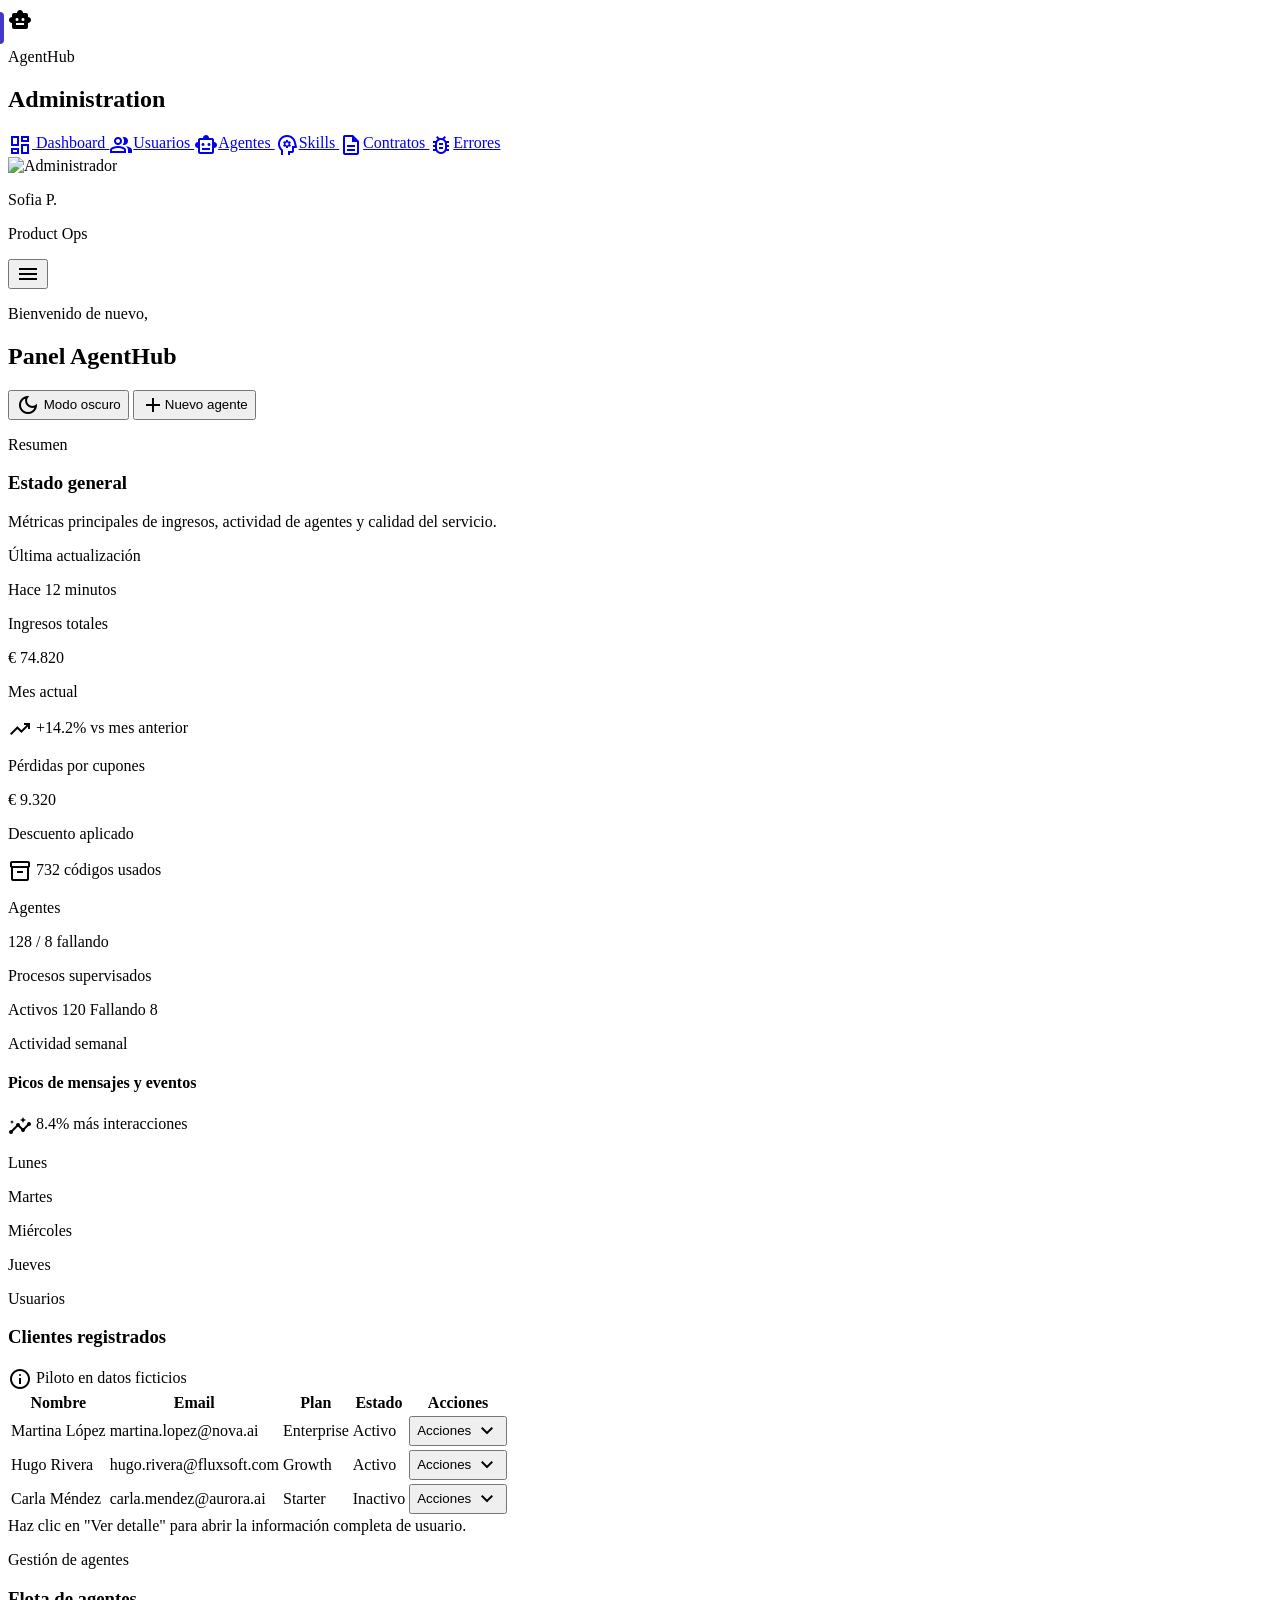
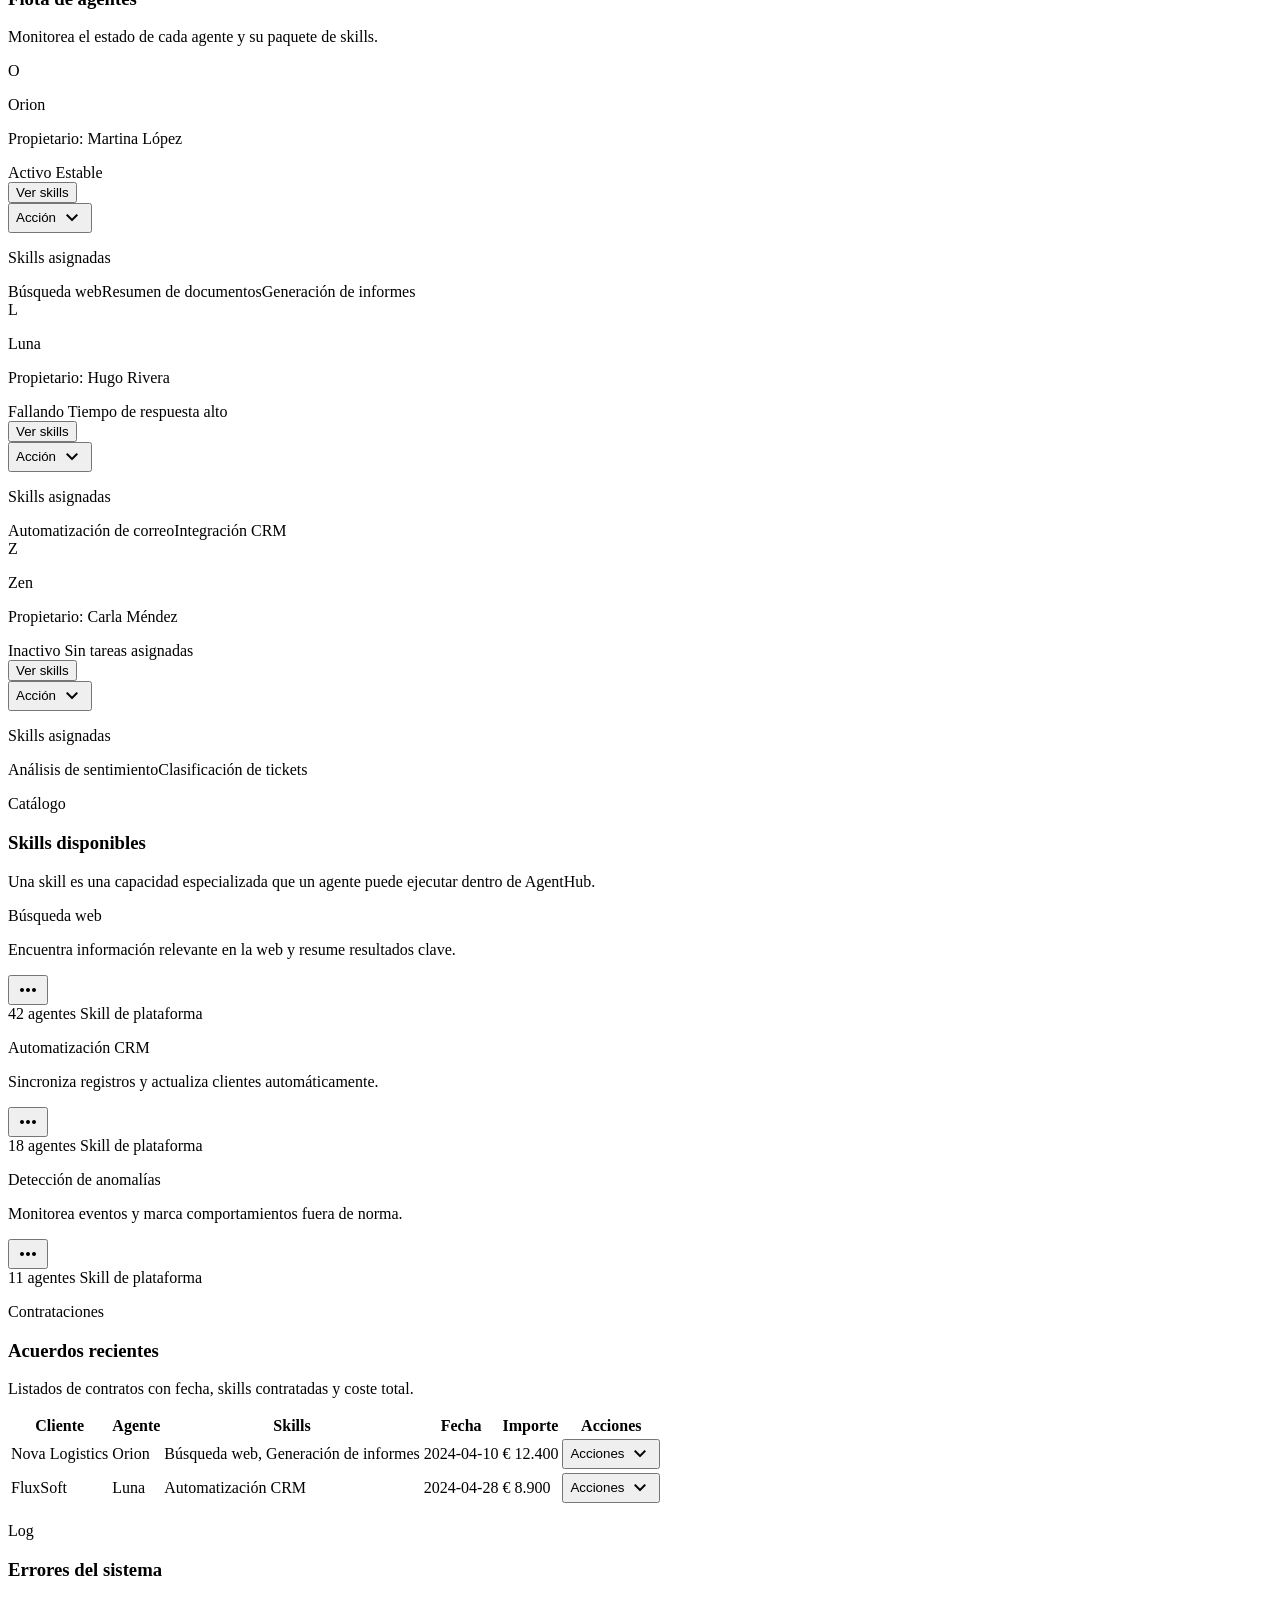
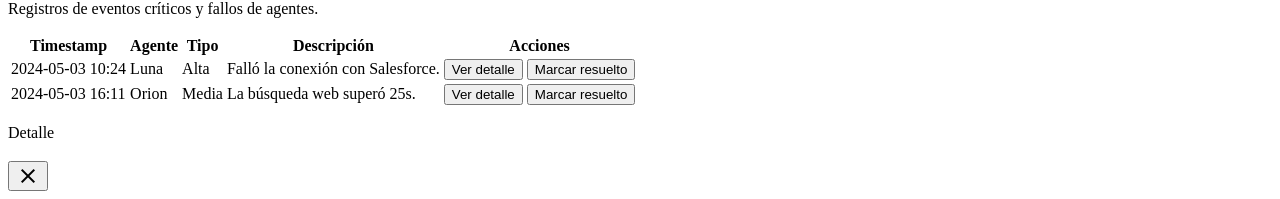
==== index.html @ 2292875f "upload: first version - copilot" ====
<!DOCTYPE html>
<html lang="es">
<head>
  <meta charset="UTF-8" />
  <meta name="viewport" content="width=device-width, initial-scale=1.0" />
  <title>AgentHub MVP - Panel de Administración</title>
  <script src="https://cdn.tailwindcss.com?plugins=forms,typography"></script>
  <link rel="preconnect" href="https://fonts.googleapis.com" />
  <link rel="preconnect" href="https://fonts.gstatic.com" crossorigin />
  <link href="https://fonts.googleapis.com/css2?family=Inter:wght@400;500;600;700&family=Plus+Jakarta+Sans:wght@600;700;800&display=swap" rel="stylesheet" />
  <link href="https://fonts.googleapis.com/css2?family=Material+Symbols+Outlined:wght,FILL@100..700,0..1&display=swap" rel="stylesheet" />
  <script id="tailwind-config">
    tailwind.config = {
      darkMode: 'class',
      theme: {
        extend: {
          fontFamily: {
            sans: ['Inter', 'sans-serif'],
            display: ['Plus Jakarta Sans', 'sans-serif'],
          },
          boxShadow: {
            panel: '0 12px 40px rgba(15, 23, 42, 0.08)',
            soft: '0 10px 24px rgba(15, 23, 42, 0.06)',
          },
          colors: {
            surface: '#f5f7fb',
            panel: '#ffffff',
            border: '#e2e8f0',
            strong: '#191e2a',
            calm: '#374151',
            success: '#16a34a',
            warning: '#f59e0b',
            danger: '#dc2626',
            brand: '#4338ca',
          },
        },
      },
    };
  </script>
  <style>
    .material-symbols-outlined {
      font-variation-settings: 'FILL' 0, 'wght' 400, 'GRAD' 0, 'opsz' 24;
      vertical-align: middle;
    }
    .sidebar-pill::before {
      content: '';
      position: absolute;
      left: 0;
      top: 0.75rem;
      width: 4px;
      height: 2rem;
      border-radius: 0 9999px 9999px 0;
      background: #4338ca;
    }
    .backdrop-blur-panel {
      backdrop-filter: blur(12px);
    }
  </style>
</head>
<body class="min-h-screen bg-surface text-strong antialiased transition-colors duration-300 dark:bg-[#0f172a] dark:text-slate-100">
  <div class="min-h-screen flex">
    <aside class="hidden lg:flex flex-col w-72 h-screen border-r border-slate-200 bg-white shadow-sm dark:border-slate-800 dark:bg-[#020617]">
      <div class="p-6 flex items-center gap-3 border-b border-slate-200 dark:border-slate-800">
        <div class="w-11 h-11 rounded-2xl bg-brand text-white flex items-center justify-center shadow-sm">
          <span class="material-symbols-outlined" style="font-variation-settings: 'FILL' 1;">smart_toy</span>
        </div>
        <div>
          <p class="text-sm uppercase tracking-[0.2em] text-slate-500 dark:text-slate-400">AgentHub</p>
          <h1 class="text-xl font-semibold">Administration</h1>
        </div>
      </div>
      <nav class="p-6 space-y-1 text-sm font-medium">
        <a href="#dashboard" class="group relative flex items-center gap-3 px-4 py-3 rounded-2xl bg-slate-50 text-slate-900 shadow-sm dark:bg-slate-900 dark:text-slate-100">
          <span class="sidebar-pill"></span>
          <span class="material-symbols-outlined text-slate-500 group-hover:text-brand">dashboard</span>
          Dashboard
        </a>
        <a href="#users" class="flex items-center gap-3 px-4 py-3 rounded-2xl text-slate-600 hover:bg-slate-50 hover:text-slate-900 dark:text-slate-400 dark:hover:bg-slate-900 dark:hover:text-slate-100">
          <span class="material-symbols-outlined">group</span>Usuarios
        </a>
        <a href="#agents" class="flex items-center gap-3 px-4 py-3 rounded-2xl text-slate-600 hover:bg-slate-50 hover:text-slate-900 dark:text-slate-400 dark:hover:bg-slate-900 dark:hover:text-slate-100">
          <span class="material-symbols-outlined">smart_toy</span>Agentes
        </a>
        <a href="#skills" class="flex items-center gap-3 px-4 py-3 rounded-2xl text-slate-600 hover:bg-slate-50 hover:text-slate-900 dark:text-slate-400 dark:hover:bg-slate-900 dark:hover:text-slate-100">
          <span class="material-symbols-outlined">psychology</span>Skills
        </a>
        <a href="#contracts" class="flex items-center gap-3 px-4 py-3 rounded-2xl text-slate-600 hover:bg-slate-50 hover:text-slate-900 dark:text-slate-400 dark:hover:bg-slate-900 dark:hover:text-slate-100">
          <span class="material-symbols-outlined">description</span>Contratos
        </a>
        <a href="#errors" class="flex items-center gap-3 px-4 py-3 rounded-2xl text-slate-600 hover:bg-slate-50 hover:text-slate-900 dark:text-slate-400 dark:hover:bg-slate-900 dark:hover:text-slate-100">
          <span class="material-symbols-outlined">bug_report</span>Errores
        </a>
      </nav>
      <div class="mt-auto p-6 border-t border-slate-200 dark:border-slate-800">
        <div class="flex items-center gap-3">
          <img class="w-12 h-12 rounded-2xl border border-slate-200 dark:border-slate-700" src="https://images.unsplash.com/photo-1544005313-94ddf0286df2?auto=format&fit=crop&w=120&q=80" alt="Administrador" />
          <div>
            <p class="text-sm font-semibold">Sofia P.</p>
            <p class="text-xs text-slate-500 dark:text-slate-400">Product Ops</p>
          </div>
        </div>
      </div>
    </aside>
    <div class="flex-1">
      <header class="sticky top-0 z-30 flex items-center justify-between gap-4 px-5 py-4 border-b border-slate-200 bg-white/90 backdrop-blur-sm dark:border-slate-800 dark:bg-slate-950/90">
        <div class="flex items-center gap-3">
          <button id="menuToggle" class="lg:hidden p-2 rounded-2xl bg-slate-100 text-slate-700 hover:bg-slate-200 dark:bg-slate-900 dark:text-slate-200 dark:hover:bg-slate-800">
            <span class="material-symbols-outlined">menu</span>
          </button>
          <div>
            <p class="text-sm text-slate-500 dark:text-slate-400">Bienvenido de nuevo,</p>
            <h2 class="text-xl font-semibold">Panel AgentHub</h2>
          </div>
        </div>
        <div class="flex items-center gap-3">
          <button id="themeToggle" class="inline-flex items-center gap-2 rounded-2xl border border-slate-200 bg-slate-50 px-4 py-2 text-sm text-slate-700 shadow-sm transition hover:bg-slate-100 dark:border-slate-800 dark:bg-slate-900 dark:text-slate-200 dark:hover:bg-slate-800" aria-label="Cambiar modo"
            type="button">
            <span class="material-symbols-outlined" id="themeIcon">dark_mode</span>
            <span id="themeLabel">Modo oscuro</span>
          </button>
          <button class="inline-flex items-center gap-2 rounded-2xl bg-brand px-4 py-2 text-sm font-semibold text-white shadow-sm transition hover:bg-indigo-700" type="button">
            <span class="material-symbols-outlined">add</span>Nuevo agente
          </button>
        </div>
      </header>
      <main class="p-5 lg:p-8">
        <section id="dashboard" class="space-y-6 pb-8">
          <div class="flex flex-col gap-3 md:flex-row md:items-end md:justify-between">
            <div>
              <p class="text-xs uppercase tracking-[0.24em] text-slate-500 dark:text-slate-400">Resumen</p>
              <h3 class="text-3xl font-semibold">Estado general</h3>
              <p class="mt-2 max-w-2xl text-sm text-slate-600 dark:text-slate-300">Métricas principales de ingresos, actividad de agentes y calidad del servicio.</p>
            </div>
            <div class="rounded-3xl border border-slate-200 bg-white px-4 py-3 shadow-sm dark:border-slate-800 dark:bg-slate-900">
              <p class="text-xs uppercase tracking-[0.24em] text-slate-500 dark:text-slate-400">Última actualización</p>
              <p class="mt-1 text-sm font-semibold text-slate-900 dark:text-slate-100">Hace 12 minutos</p>
            </div>
          </div>
          <div class="grid gap-4 md:grid-cols-3">
            <article class="rounded-[1.25rem] border border-slate-200 bg-white p-6 shadow-panel transition hover:-translate-y-0.5 dark:border-slate-800 dark:bg-slate-900">
              <p class="text-sm font-semibold uppercase tracking-[0.18em] text-slate-500 dark:text-slate-400">Ingresos totales</p>
              <p class="mt-5 text-4xl font-semibold text-strong dark:text-slate-100">€ 74.820</p>
              <p class="mt-4 text-sm text-slate-600 dark:text-slate-300">Mes actual</p>
              <div class="mt-6 inline-flex items-center gap-2 rounded-full bg-emerald-50 px-3 py-2 text-sm text-emerald-700 dark:bg-emerald-900/15 dark:text-emerald-300">
                <span class="material-symbols-outlined">trending_up</span> +14.2% vs mes anterior
              </div>
            </article>
            <article class="rounded-[1.25rem] border border-slate-200 bg-white p-6 shadow-panel transition hover:-translate-y-0.5 dark:border-slate-800 dark:bg-slate-900">
              <p class="text-sm font-semibold uppercase tracking-[0.18em] text-slate-500 dark:text-slate-400">Pérdidas por cupones</p>
              <p class="mt-5 text-4xl font-semibold text-strong dark:text-slate-100">€ 9.320</p>
              <p class="mt-4 text-sm text-slate-600 dark:text-slate-300">Descuento aplicado</p>
              <div class="mt-6 inline-flex items-center gap-2 rounded-full bg-rose-50 px-3 py-2 text-sm text-rose-700 dark:bg-rose-900/15 dark:text-rose-300">
                <span class="material-symbols-outlined">inventory_2</span> 732 códigos usados
              </div>
            </article>
            <article class="rounded-[1.25rem] border border-slate-200 bg-white p-6 shadow-panel transition hover:-translate-y-0.5 dark:border-slate-800 dark:bg-slate-900">
              <p class="text-sm font-semibold uppercase tracking-[0.18em] text-slate-500 dark:text-slate-400">Agentes</p>
              <p class="mt-5 text-4xl font-semibold text-strong dark:text-slate-100">128 <span class="text-base font-medium text-slate-500 dark:text-slate-400">/ 8 fallando</span></p>
              <p class="mt-4 text-sm text-slate-600 dark:text-slate-300">Procesos supervisados</p>
              <div class="mt-6 grid gap-2 sm:grid-cols-2">
                <span class="inline-flex items-center rounded-full bg-emerald-50 px-3 py-2 text-xs font-semibold text-emerald-700 dark:bg-emerald-900/15 dark:text-emerald-300">Activos 120</span>
                <span class="inline-flex items-center rounded-full bg-rose-50 px-3 py-2 text-xs font-semibold text-rose-700 dark:bg-rose-900/15 dark:text-rose-300">Fallando 8</span>
              </div>
            </article>
          </div>
          <div class="rounded-[1.5rem] border border-slate-200 bg-white p-6 shadow-panel dark:border-slate-800 dark:bg-slate-900">
            <div class="flex flex-col gap-4 md:flex-row md:items-center md:justify-between">
              <div>
                <p class="text-sm uppercase tracking-[0.18em] text-slate-500 dark:text-slate-400">Actividad semanal</p>
                <h4 class="mt-1 text-xl font-semibold">Picos de mensajes y eventos</h4>
              </div>
              <span class="inline-flex items-center gap-2 rounded-full bg-slate-100 px-3 py-2 text-sm text-slate-700 dark:bg-slate-800 dark:text-slate-200">
                <span class="material-symbols-outlined">insights</span> 8.4% más interacciones
              </span>
            </div>
            <div class="mt-6 grid gap-3 sm:grid-cols-2 lg:grid-cols-4">
              <div class="rounded-3xl bg-slate-50 p-4 dark:bg-slate-950/60">
                <p class="text-xs uppercase tracking-[0.18em] text-slate-500 dark:text-slate-400">Lunes</p>
                <div class="mt-4 h-24 rounded-3xl bg-gradient-to-b from-brand/15 to-transparent"></div>
              </div>
              <div class="rounded-3xl bg-slate-50 p-4 dark:bg-slate-950/60">
                <p class="text-xs uppercase tracking-[0.18em] text-slate-500 dark:text-slate-400">Martes</p>
                <div class="mt-4 h-32 rounded-3xl bg-gradient-to-b from-brand/30 to-transparent"></div>
              </div>
              <div class="rounded-3xl bg-slate-50 p-4 dark:bg-slate-950/60">
                <p class="text-xs uppercase tracking-[0.18em] text-slate-500 dark:text-slate-400">Miércoles</p>
                <div class="mt-4 h-20 rounded-3xl bg-gradient-to-b from-brand/20 to-transparent"></div>
              </div>
              <div class="rounded-3xl bg-slate-50 p-4 dark:bg-slate-950/60">
                <p class="text-xs uppercase tracking-[0.18em] text-slate-500 dark:text-slate-400">Jueves</p>
                <div class="mt-4 h-28 rounded-3xl bg-gradient-to-b from-brand/25 to-transparent"></div>
              </div>
            </div>
          </div>
        </section>
        <section id="users" class="space-y-6 pb-8">
          <div class="flex flex-col gap-3 md:flex-row md:items-center md:justify-between">
            <div>
              <p class="text-xs uppercase tracking-[0.24em] text-slate-500 dark:text-slate-400">Usuarios</p>
              <h3 class="text-2xl font-semibold">Clientes registrados</h3>
            </div>
            <div class="flex items-center gap-2 text-sm text-slate-600 dark:text-slate-400">
              <span class="inline-flex items-center gap-2 rounded-full bg-slate-100 px-3 py-2 dark:bg-slate-900">
                <span class="material-symbols-outlined">info</span> Piloto en datos ficticios
              </span>
            </div>
          </div>
          <div class="overflow-hidden rounded-[1.5rem] border border-slate-200 bg-white shadow-panel dark:border-slate-800 dark:bg-slate-900">
            <div class="overflow-x-auto">
              <table class="min-w-full text-left text-sm">
                <thead class="bg-slate-50 text-slate-500 dark:bg-slate-950/70 dark:text-slate-400">
                  <tr>
                    <th class="px-6 py-4">Nombre</th>
                    <th class="px-6 py-4">Email</th>
                    <th class="px-6 py-4">Plan</th>
                    <th class="px-6 py-4">Estado</th>
                    <th class="px-6 py-4">Acciones</th>
                  </tr>
                </thead>
                <tbody id="usersTable" class="divide-y divide-slate-200 dark:divide-slate-800"></tbody>
              </table>
            </div>
            <div class="px-6 py-4 text-xs text-slate-500 dark:text-slate-400">Haz clic en "Ver detalle" para abrir la información completa de usuario.</div>
          </div>
        </section>
        <section id="agents" class="space-y-6 pb-8">
          <div class="flex flex-col gap-3 md:flex-row md:items-center md:justify-between">
            <div>
              <p class="text-xs uppercase tracking-[0.24em] text-slate-500 dark:text-slate-400">Gestión de agentes</p>
              <h3 class="text-2xl font-semibold">Flota de agentes</h3>
            </div>
            <p class="max-w-2xl text-sm text-slate-600 dark:text-slate-300">Monitorea el estado de cada agente y su paquete de skills.</p>
          </div>
          <div class="grid gap-4 lg:grid-cols-2">
            <div id="agentsList" class="space-y-4"></div>
          </div>
        </section>
        <section id="skills" class="space-y-6 pb-8">
          <div class="rounded-[1.5rem] border border-slate-200 bg-white p-6 shadow-panel dark:border-slate-800 dark:bg-slate-900">
            <div class="flex flex-col gap-3 md:flex-row md:items-center md:justify-between">
              <div>
                <p class="text-xs uppercase tracking-[0.24em] text-slate-500 dark:text-slate-400">Catálogo</p>
                <h3 class="text-2xl font-semibold">Skills disponibles</h3>
              </div>
              <div class="text-sm text-slate-600 dark:text-slate-300">Una skill es una capacidad especializada que un agente puede ejecutar dentro de AgentHub.</div>
            </div>
          </div>
          <div class="grid gap-4 lg:grid-cols-3" id="skillsGrid"></div>
        </section>
        <section id="contracts" class="space-y-6 pb-8">
          <div class="flex flex-col gap-3 md:flex-row md:items-center md:justify-between">
            <div>
              <p class="text-xs uppercase tracking-[0.24em] text-slate-500 dark:text-slate-400">Contrataciones</p>
              <h3 class="text-2xl font-semibold">Acuerdos recientes</h3>
            </div>
            <p class="text-sm text-slate-600 dark:text-slate-300">Listados de contratos con fecha, skills contratadas y coste total.</p>
          </div>
          <div class="overflow-hidden rounded-[1.5rem] border border-slate-200 bg-white shadow-panel dark:border-slate-800 dark:bg-slate-900">
            <div class="overflow-x-auto">
              <table class="min-w-full text-left text-sm">
                <thead class="bg-slate-50 text-slate-500 dark:bg-slate-950/70 dark:text-slate-400">
                  <tr>
                    <th class="px-6 py-4">Cliente</th>
                    <th class="px-6 py-4">Agente</th>
                    <th class="px-6 py-4">Skills</th>
                    <th class="px-6 py-4">Fecha</th>
                    <th class="px-6 py-4">Importe</th>
                    <th class="px-6 py-4">Acciones</th>
                  </tr>
                </thead>
                <tbody id="contractsTable" class="divide-y divide-slate-200 dark:divide-slate-800"></tbody>
              </table>
            </div>
          </div>
        </section>
        <section id="errors" class="space-y-6 pb-8">
          <div class="flex flex-col gap-3 md:flex-row md:items-center md:justify-between">
            <div>
              <p class="text-xs uppercase tracking-[0.24em] text-slate-500 dark:text-slate-400">Log</p>
              <h3 class="text-2xl font-semibold">Errores del sistema</h3>
            </div>
            <p class="text-sm text-slate-600 dark:text-slate-300">Registros de eventos críticos y fallos de agentes.</p>
          </div>
          <div class="overflow-hidden rounded-[1.5rem] border border-slate-200 bg-white shadow-panel dark:border-slate-800 dark:bg-slate-900">
            <div class="overflow-x-auto">
              <table class="min-w-full text-left text-sm">
                <thead class="bg-slate-50 text-slate-500 dark:bg-slate-950/70 dark:text-slate-400">
                  <tr>
                    <th class="px-6 py-4">Timestamp</th>
                    <th class="px-6 py-4">Agente</th>
                    <th class="px-6 py-4">Tipo</th>
                    <th class="px-6 py-4">Descripción</th>
                    <th class="px-6 py-4">Acciones</th>
                  </tr>
                </thead>
                <tbody id="errorsTable" class="divide-y divide-slate-200 dark:divide-slate-800"></tbody>
              </table>
            </div>
          </div>
        </section>
      </main>
    </div>
  </div>

  <div id="modalRoot" class="fixed inset-0 z-50 hidden items-center justify-center bg-slate-950/60 p-4 backdrop-blur-sm" aria-hidden="true">
    <div id="modalPanel" class="relative w-full max-w-3xl overflow-hidden rounded-[1.5rem] bg-white shadow-panel dark:bg-slate-900" role="dialog" aria-modal="true" aria-labelledby="modalTitle" tabindex="-1">
      <div class="flex items-start justify-between border-b border-slate-200 p-6 dark:border-slate-800">
        <div>
          <p id="modalSubtitle" class="text-xs uppercase tracking-[0.24em] text-slate-500 dark:text-slate-400">Detalle</p>
          <h3 id="modalTitle" class="mt-2 text-2xl font-semibold text-strong dark:text-slate-100"></h3>
        </div>
        <button id="modalClose" class="rounded-2xl p-2 text-slate-600 hover:bg-slate-100 dark:text-slate-300 dark:hover:bg-slate-800" aria-label="Cerrar modal">
          <span class="material-symbols-outlined">close</span>
        </button>
      </div>
      <div id="modalContent" class="max-h-[70vh] overflow-y-auto p-6 text-sm leading-6 text-slate-700 dark:text-slate-300"></div>
      <div id="modalActions" class="flex flex-wrap items-center justify-end gap-3 border-t border-slate-200 px-6 py-4 dark:border-slate-800"></div>
    </div>
  </div>

  <script>
    const state = {
      darkMode: false,
      activeDropdown: null,
      expandAgentIds: new Set(),
      modal: null,
      users: [
        { id: 'u1', name: 'Martina López', email: 'martina.lopez@nova.ai', plan: 'Enterprise', status: 'Activo', company: 'Nova Logistics', joined: '2024-01-18', agents: 12 },
        { id: 'u2', name: 'Hugo Rivera', email: 'hugo.rivera@fluxsoft.com', plan: 'Growth', status: 'Activo', company: 'FluxSoft', joined: '2024-03-05', agents: 5 },
        { id: 'u3', name: 'Carla Méndez', email: 'carla.mendez@aurora.ai', plan: 'Starter', status: 'Inactivo', company: 'Aurora Labs', joined: '2023-11-22', agents: 2 },
      ],
      agents: [
        { id: 'a1', name: 'Orion', owner: 'Martina López', status: 'Activo', health: 'Estable', skills: ['Búsqueda web', 'Resumen de documentos', 'Generación de informes'] },
        { id: 'a2', name: 'Luna', owner: 'Hugo Rivera', status: 'Fallando', health: 'Tiempo de respuesta alto', skills: ['Automatización de correo', 'Integración CRM'] },
        { id: 'a3', name: 'Zen', owner: 'Carla Méndez', status: 'Inactivo', health: 'Sin tareas asignadas', skills: ['Análisis de sentimiento', 'Clasificación de tickets'] },
      ],
      skills: [
        { id: 's1', name: 'Búsqueda web', description: 'Encuentra información relevante en la web y resume resultados clave.', users: 42 },
        { id: 's2', name: 'Automatización CRM', description: 'Sincroniza registros y actualiza clientes automáticamente.', users: 18 },
        { id: 's3', name: 'Detección de anomalías', description: 'Monitorea eventos y marca comportamientos fuera de norma.', users: 11 },
      ],
      contracts: [
        { id: 'c1', client: 'Nova Logistics', agent: 'Orion', skills: ['Búsqueda web', 'Generación de informes'], date: '2024-04-10', total: '€ 12.400', details: [{ skill: 'Búsqueda web', price: '€ 5.200' }, { skill: 'Generación de informes', price: '€ 7.200' }] },
        { id: 'c2', client: 'FluxSoft', agent: 'Luna', skills: ['Automatización CRM'], date: '2024-04-28', total: '€ 8.900', details: [{ skill: 'Automatización CRM', price: '€ 8.900' }] },
      ],
      errors: [
        { id: 'e1', time: '2024-05-03 10:24', agent: 'Luna', type: 'IntegrationError', level: 'Alta', message: 'Falló la conexión con Salesforce.', trace: 'Error: auth_failed\n    at syncCRM (agent.js:142)\n    at processTask (engine.js:80)' , resolved: false },
        { id: 'e2', time: '2024-05-03 16:11', agent: 'Orion', type: 'Timeout', level: 'Media', message: 'La búsqueda web superó 25s.', trace: 'Warning: request_timeout\n    at httpClient (web.js:55)\n    at fetchData (web.js:128)', resolved: false },
      ],
    };

    const statusStyles = {
      Activo: 'bg-emerald-50 text-emerald-700 dark:bg-emerald-900/20 dark:text-emerald-300',
      Inactivo: 'bg-slate-100 text-slate-700 dark:bg-slate-800 dark:text-slate-300',
      Fallando: 'bg-rose-50 text-rose-700 dark:bg-rose-900/20 dark:text-rose-300',
    };
    const errorLabels = {
      Alta: 'bg-rose-50 text-rose-700 dark:bg-rose-900/20 dark:text-rose-300',
      Media: 'bg-amber-50 text-amber-700 dark:bg-amber-900/20 dark:text-amber-300',
      Baja: 'bg-emerald-50 text-emerald-700 dark:bg-emerald-900/20 dark:text-emerald-300',
    };

    const dom = {
      usersTable: document.getElementById('usersTable'),
      agentsList: document.getElementById('agentsList'),
      skillsGrid: document.getElementById('skillsGrid'),
      contractsTable: document.getElementById('contractsTable'),
      errorsTable: document.getElementById('errorsTable'),
      modalRoot: document.getElementById('modalRoot'),
      modalTitle: document.getElementById('modalTitle'),
      modalSubtitle: document.getElementById('modalSubtitle'),
      modalContent: document.getElementById('modalContent'),
      modalActions: document.getElementById('modalActions'),
      modalClose: document.getElementById('modalClose'),
      themeToggle: document.getElementById('themeToggle'),
      themeIcon: document.getElementById('themeIcon'),
      themeLabel: document.getElementById('themeLabel'),
      menuToggle: document.getElementById('menuToggle'),
    };

    function init() {
      loadTheme();
      renderAll();
      window.addEventListener('click', handleGlobalClick);
      window.addEventListener('keydown', handleGlobalKeydown);
      dom.modalClose.addEventListener('click', closeModal);
      dom.modalRoot.addEventListener('click', event => {
        if (event.target === dom.modalRoot) closeModal();
      });
      dom.themeToggle.addEventListener('click', toggleTheme);
      dom.menuToggle.addEventListener('click', () => {
        document.querySelector('aside').classList.toggle('hidden');
      });
    }

    function loadTheme() {
      const saved = localStorage.getItem('agenthub-theme');
      state.darkMode = saved ? saved === 'dark' : window.matchMedia('(prefers-color-scheme: dark)').matches;
      document.documentElement.classList.toggle('dark', state.darkMode);
      updateThemeLabel();
    }

    function toggleTheme() {
      state.darkMode = !state.darkMode;
      document.documentElement.classList.toggle('dark', state.darkMode);
      localStorage.setItem('agenthub-theme', state.darkMode ? 'dark' : 'light');
      updateThemeLabel();
    }

    function updateThemeLabel() {
      dom.themeIcon.textContent = state.darkMode ? 'light_mode' : 'dark_mode';
      dom.themeLabel.textContent = state.darkMode ? 'Modo claro' : 'Modo oscuro';
    }

    function handleGlobalClick(event) {
      const dropdownButton = event.target.closest('[data-dropdown-id]');
      if (dropdownButton) {
        const id = dropdownButton.dataset.dropdownId;
        event.preventDefault();
        toggleDropdown(id);
        return;
      }
      if (!event.target.closest('.dropdown-root')) {
        state.activeDropdown = null;
        renderAll();
      }
    }

    function handleGlobalKeydown(event) {
      if (event.key === 'Escape') {
        state.activeDropdown = null;
        if (state.modal) closeModal();
      }
    }

    function toggleDropdown(id) {
      state.activeDropdown = state.activeDropdown === id ? null : id;
      renderAll();
    }

    function openModal(type, payload = {}) {
      state.modal = { type, payload };
      dom.modalRoot.classList.remove('hidden');
      dom.modalRoot.setAttribute('aria-hidden', 'false');
      renderModal();
      dom.modalPanel?.focus?.();
    }

    function closeModal() {
      state.modal = null;
      dom.modalRoot.classList.add('hidden');
      dom.modalRoot.setAttribute('aria-hidden', 'true');
      renderModal();
    }

    function renderModal() {
      if (!state.modal) return;
      const { type, payload } = state.modal;
      dom.modalPanel = document.getElementById('modalPanel');
      dom.modalSubtitle.textContent = type === 'user' ? 'Usuario' : type === 'configure' ? 'Configurar agente' : type === 'contract' ? 'Contrato' : 'Error';
      dom.modalTitle.textContent =
        type === 'user' ? `Perfil de ${payload.name}` :
        type === 'configure' ? `Configurar ${payload.name}` :
        type === 'contract' ? `Contrato con ${payload.client}` :
        `Trazado de ${payload.agent}`;

      if (type === 'user') {
        dom.modalContent.innerHTML = `
          <div class="space-y-4">
            <p class="text-sm text-slate-600 dark:text-slate-300">Email: <span class="font-semibold text-slate-900 dark:text-slate-100">${payload.email}</span></p>
            <p class="text-sm text-slate-600 dark:text-slate-300">Compañía: <span class="font-semibold text-slate-900 dark:text-slate-100">${payload.company}</span></p>
            <p class="text-sm text-slate-600 dark:text-slate-300">Plan: <span class="font-semibold text-slate-900 dark:text-slate-100">${payload.plan}</span></p>
            <p class="text-sm text-slate-600 dark:text-slate-300">Agentes contratados: <span class="font-semibold text-slate-900 dark:text-slate-100">${payload.agents}</span></p>
            <p class="text-sm text-slate-600 dark:text-slate-300">Estado: <span class="font-semibold text-slate-900 dark:text-slate-100">${payload.status}</span></p>
            <p class="text-sm text-slate-600 dark:text-slate-300">Fecha de alta: <span class="font-semibold text-slate-900 dark:text-slate-100">${payload.joined}</span></p>
          </div>
        `;
        dom.modalActions.innerHTML = '<button class="rounded-2xl bg-brand px-5 py-2 text-white shadow-sm hover:bg-indigo-700">Cerrar</button>';
      } else if (type === 'configure') {
        dom.modalContent.innerHTML = `
          <p class="text-sm text-slate-600 dark:text-slate-300">Envía un prompt de sistema para adaptar la lógica de este agente.</p>
          <div class="mt-6 space-y-4">
            <label class="block text-sm font-semibold text-slate-900 dark:text-slate-100">Prompt del sistema</label>
            <textarea rows="6" class="w-full rounded-3xl border border-slate-200 bg-slate-50 p-4 text-sm text-slate-900 shadow-sm outline-none transition focus:border-brand focus:ring-2 focus:ring-brand/20 dark:border-slate-700 dark:bg-slate-950 dark:text-slate-100" placeholder="Por ejemplo: Prioriza respuestas con tono profesional y resumen ejecutivo."></textarea>
          </div>
        `;
        dom.modalActions.innerHTML = '<button class="rounded-2xl border border-slate-300 px-5 py-2 text-slate-700 hover:bg-slate-100 dark:border-slate-700 dark:text-slate-200 dark:hover:bg-slate-800">Cancelar</button><button class="rounded-2xl bg-brand px-5 py-2 text-white hover:bg-indigo-700">Guardar cambios</button>';
      } else if (type === 'contract') {
        const items = payload.details.map(item => `<li class="flex justify-between border-b border-slate-200 py-3 dark:border-slate-800"><span>${item.skill}</span><strong>${item.price}</strong></li>`).join('');
        dom.modalContent.innerHTML = `
          <div class="space-y-4">
            <p class="text-sm text-slate-600 dark:text-slate-300">Cliente: <span class="font-semibold text-slate-900 dark:text-slate-100">${payload.client}</span></p>
            <p class="text-sm text-slate-600 dark:text-slate-300">Agente: <span class="font-semibold text-slate-900 dark:text-slate-100">${payload.agent}</span></p>
            <p class="text-sm text-slate-600 dark:text-slate-300">Fecha: <span class="font-semibold text-slate-900 dark:text-slate-100">${payload.date}</span></p>
            <div class="rounded-3xl bg-slate-50 p-4 dark:bg-slate-950/70">
              <p class="text-sm text-slate-600 dark:text-slate-300">Importe total</p>
              <p class="mt-1 text-2xl font-semibold text-strong dark:text-slate-100">${payload.total}</p>
            </div>
            <div>
              <p class="text-sm font-semibold text-slate-900 dark:text-slate-100">Desglose de skills</p>
              <ul class="mt-3 rounded-3xl border border-slate-200 bg-white p-4 dark:border-slate-800 dark:bg-slate-950">
                ${items}
              </ul>
            </div>
          </div>
        `;
        dom.modalActions.innerHTML = '<button class="rounded-2xl bg-brand px-5 py-2 text-white hover:bg-indigo-700">Cerrar</button>';
      } else if (type === 'error') {
        dom.modalContent.innerHTML = `
          <div class="space-y-4">
            <p class="text-sm text-slate-600 dark:text-slate-300">Agente: <span class="font-semibold text-slate-900 dark:text-slate-100">${payload.agent}</span></p>
            <p class="text-sm text-slate-600 dark:text-slate-300">Tipo: <span class="font-semibold text-slate-900 dark:text-slate-100">${payload.type}</span></p>
            <p class="text-sm text-slate-600 dark:text-slate-300">Descripción: <span class="font-semibold text-slate-900 dark:text-slate-100">${payload.message}</span></p>
            <div class="rounded-3xl bg-slate-950 p-4 text-sm text-slate-100 overflow-x-auto">
              <pre class="whitespace-pre-wrap break-words">${payload.trace}</pre>
            </div>
          </div>
        `;
        dom.modalActions.innerHTML = '<button class="rounded-2xl bg-brand px-5 py-2 text-white hover:bg-indigo-700">Cerrar</button>';
      }
      dom.modalActions.querySelectorAll('button').forEach(button => button.addEventListener('click', closeModal));
    }

    function renderAll() {
      renderUsers();
      renderAgents();
      renderSkills();
      renderContracts();
      renderErrors();
    }

    function renderUsers() {
      dom.usersTable.innerHTML = state.users.map(user => `
        <tr class="hover:bg-slate-50 dark:hover:bg-slate-950">
          <td class="px-6 py-4 font-semibold text-slate-900 dark:text-slate-100">${user.name}</td>
          <td class="px-6 py-4 text-slate-600 dark:text-slate-300">${user.email}</td>
          <td class="px-6 py-4 text-slate-600 dark:text-slate-300">${user.plan}</td>
          <td class="px-6 py-4 text-slate-600 dark:text-slate-300">${user.status}</td>
          <td class="px-6 py-4">
            <div class="relative dropdown-root">
              <button data-dropdown-id="user-${user.id}" class="inline-flex items-center gap-2 rounded-2xl border border-slate-200 bg-slate-50 px-3 py-2 text-sm text-slate-700 transition hover:bg-slate-100 dark:border-slate-700 dark:bg-slate-950 dark:text-slate-200 dark:hover:bg-slate-800" aria-expanded="${state.activeDropdown === `user-${user.id}`}" aria-haspopup="true">
                Acciones
                <span class="material-symbols-outlined">expand_more</span>
              </button>
              ${state.activeDropdown === `user-${user.id}` ? `
                <div class="absolute right-0 z-20 mt-2 w-44 rounded-3xl border border-slate-200 bg-white shadow-soft dark:border-slate-800 dark:bg-slate-950">
                  <button class="block w-full px-4 py-3 text-left text-sm text-slate-700 hover:bg-slate-100 dark:text-slate-200 dark:hover:bg-slate-800" onclick="openModal('user', ${JSON.stringify(user)})">Ver detalle</button>
                  <button class="block w-full px-4 py-3 text-left text-sm text-rose-600 hover:bg-rose-50 dark:hover:bg-rose-950/50" onclick="deleteUser('${user.id}')">Eliminar</button>
                </div>
              ` : ''}
            </div>
          </td>
        </tr>
      `).join('');
    }

    function renderAgents() {
      dom.agentsList.innerHTML = state.agents.map(agent => {
        const expanded = state.expandAgentIds.has(agent.id);
        const badge = agent.status === 'Activo' ? 'bg-emerald-50 text-emerald-700 dark:bg-emerald-900/20 dark:text-emerald-300' : agent.status === 'Fallando' ? 'bg-rose-50 text-rose-700 dark:bg-rose-900/20 dark:text-rose-300' : 'bg-slate-100 text-slate-700 dark:bg-slate-800 dark:text-slate-300';
        return `
          <article class="rounded-[1.5rem] border border-slate-200 bg-white p-6 shadow-panel dark:border-slate-800 dark:bg-slate-900">
            <div class="flex flex-col gap-4 sm:flex-row sm:items-center sm:justify-between">
              <div class="space-y-2">
                <div class="flex items-center gap-3">
                  <span class="inline-flex h-10 w-10 items-center justify-center rounded-3xl bg-brand/10 text-brand">${agent.name.charAt(0)}</span>
                  <div>
                    <p class="text-lg font-semibold text-strong dark:text-slate-100">${agent.name}</p>
                    <p class="text-sm text-slate-600 dark:text-slate-400">Propietario: ${agent.owner}</p>
                  </div>
                </div>
                <div class="flex flex-wrap gap-2">
                  <span class="rounded-full px-3 py-1 text-xs font-semibold ${badge}">${agent.status}</span>
                  <span class="rounded-full bg-slate-100 px-3 py-1 text-xs font-semibold text-slate-700 dark:bg-slate-800 dark:text-slate-300">${agent.health}</span>
                </div>
              </div>
              <div class="flex items-center gap-3">
                <button onclick="toggleAgent('${agent.id}')" class="rounded-2xl border border-slate-200 bg-slate-50 px-4 py-2 text-sm text-slate-700 transition hover:bg-slate-100 dark:border-slate-700 dark:bg-slate-950 dark:text-slate-200 dark:hover:bg-slate-800">
                  ${expanded ? 'Ocultar skills' : 'Ver skills'}
                </button>
                <div class="relative dropdown-root">
                  <button data-dropdown-id="agent-${agent.id}" class="inline-flex items-center gap-2 rounded-2xl border border-slate-200 bg-slate-50 px-3 py-2 text-sm text-slate-700 transition hover:bg-slate-100 dark:border-slate-700 dark:bg-slate-950 dark:text-slate-200 dark:hover:bg-slate-800" aria-expanded="${state.activeDropdown === `agent-${agent.id}`}" aria-haspopup="true">
                    Acción
                    <span class="material-symbols-outlined">expand_more</span>
                  </button>
                  ${state.activeDropdown === `agent-${agent.id}` ? `
                    <div class="absolute right-0 z-20 mt-2 w-44 rounded-3xl border border-slate-200 bg-white shadow-soft dark:border-slate-800 dark:bg-slate-950">
                      <button class="block w-full px-4 py-3 text-left text-sm text-slate-700 hover:bg-slate-100 dark:text-slate-200 dark:hover:bg-slate-800" onclick="openModal('configure', ${JSON.stringify(agent)})">Configurar</button>
                      <button class="block w-full px-4 py-3 text-left text-sm text-rose-600 hover:bg-rose-50 dark:hover:bg-rose-950/50" onclick="deleteAgent('${agent.id}')">Eliminar</button>
                    </div>
                  ` : ''}
                </div>
              </div>
            </div>
            <div class="mt-5 overflow-hidden rounded-[1.25rem] border border-slate-200 bg-slate-50 p-4 dark:border-slate-800 dark:bg-slate-950/60 ${expanded ? 'max-h-[500px]' : 'max-h-0'} transition-all duration-300">
              <div class="space-y-3 ${expanded ? 'opacity-100 pt-2' : 'opacity-0'} transition-all duration-300">
                <p class="text-sm text-slate-600 dark:text-slate-300">Skills asignadas</p>
                <div class="flex flex-wrap gap-2">
                  ${agent.skills.map(skill => `<span class="rounded-full bg-slate-100 px-3 py-1 text-xs text-slate-700 dark:bg-slate-800 dark:text-slate-300">${skill}</span>`).join('')}
                </div>
              </div>
            </div>
          </article>
        `;
      }).join('');
    }

    function renderSkills() {
      dom.skillsGrid.innerHTML = state.skills.map(skill => `
        <article class="rounded-[1.5rem] border border-slate-200 bg-white p-6 shadow-panel dark:border-slate-800 dark:bg-slate-900">
          <div class="flex items-start justify-between gap-3">
            <div>
              <p class="text-lg font-semibold text-strong dark:text-slate-100">${skill.name}</p>
              <p class="mt-2 text-sm text-slate-600 dark:text-slate-300">${skill.description}</p>
            </div>
            <div class="relative dropdown-root">
              <button data-dropdown-id="skill-${skill.id}" class="inline-flex items-center gap-2 rounded-2xl border border-slate-200 bg-slate-50 px-3 py-2 text-sm text-slate-700 transition hover:bg-slate-100 dark:border-slate-700 dark:bg-slate-950 dark:text-slate-200 dark:hover:bg-slate-800" aria-expanded="${state.activeDropdown === `skill-${skill.id}`}" aria-haspopup="true">
                <span class="material-symbols-outlined">more_horiz</span>
              </button>
              ${state.activeDropdown === `skill-${skill.id}` ? `
                <div class="absolute right-0 z-20 mt-2 w-40 rounded-3xl border border-slate-200 bg-white shadow-soft dark:border-slate-800 dark:bg-slate-950">
                  <button class="block w-full px-4 py-3 text-left text-sm text-slate-700 hover:bg-slate-100 dark:text-slate-200 dark:hover:bg-slate-800">Ver detalle</button>
                  <button class="block w-full px-4 py-3 text-left text-sm text-rose-600 hover:bg-rose-50 dark:hover:bg-rose-950/50" onclick="deleteSkill('${skill.id}')">Eliminar</button>
                </div>
              ` : ''}
            </div>
          </div>
          <div class="mt-6 flex items-center justify-between gap-4">
            <span class="rounded-full bg-slate-100 px-3 py-1 text-xs font-semibold uppercase text-slate-600 dark:bg-slate-800 dark:text-slate-300">${skill.users} agentes</span>
            <span class="text-xs text-slate-500 dark:text-slate-400">Skill de plataforma</span>
          </div>
        </article>
      `).join('');
    }

    function renderContracts() {
      dom.contractsTable.innerHTML = state.contracts.map(contract => `
        <tr class="hover:bg-slate-50 dark:hover:bg-slate-950">
          <td class="px-6 py-4 font-semibold text-slate-900 dark:text-slate-100">${contract.client}</td>
          <td class="px-6 py-4 text-slate-600 dark:text-slate-300">${contract.agent}</td>
          <td class="px-6 py-4 text-slate-600 dark:text-slate-300">${contract.skills.join(', ')}</td>
          <td class="px-6 py-4 text-slate-600 dark:text-slate-300">${contract.date}</td>
          <td class="px-6 py-4 text-slate-900 dark:text-slate-100">${contract.total}</td>
          <td class="px-6 py-4">
            <div class="relative dropdown-root">
              <button data-dropdown-id="contract-${contract.id}" class="inline-flex items-center gap-2 rounded-2xl border border-slate-200 bg-slate-50 px-3 py-2 text-sm text-slate-700 transition hover:bg-slate-100 dark:border-slate-700 dark:bg-slate-950 dark:text-slate-200 dark:hover:bg-slate-800" aria-expanded="${state.activeDropdown === `contract-${contract.id}`}" aria-haspopup="true">
                Acciones
                <span class="material-symbols-outlined">expand_more</span>
              </button>
              ${state.activeDropdown === `contract-${contract.id}` ? `
                <div class="absolute right-0 z-20 mt-2 w-44 rounded-3xl border border-slate-200 bg-white shadow-soft dark:border-slate-800 dark:bg-slate-950">
                  <button class="block w-full px-4 py-3 text-left text-sm text-slate-700 hover:bg-slate-100 dark:text-slate-200 dark:hover:bg-slate-800" onclick="openModal('contract', ${JSON.stringify(contract)})">Ver detalle</button>
                </div>
              ` : ''}
            </div>
          </td>
        </tr>
      `).join('');
    }

    function renderErrors() {
      dom.errorsTable.innerHTML = state.errors.map(error => `
        <tr class="hover:bg-slate-50 dark:hover:bg-slate-950">
          <td class="px-6 py-4 text-slate-600 dark:text-slate-300">${error.time}</td>
          <td class="px-6 py-4 font-semibold text-slate-900 dark:text-slate-100">${error.agent}</td>
          <td class="px-6 py-4">
            <span class="inline-flex rounded-full px-3 py-1 text-xs font-semibold ${errorLabels[error.level] || 'bg-slate-100 text-slate-700 dark:bg-slate-800 dark:text-slate-300'}">${error.level}</span>
          </td>
          <td class="px-6 py-4 text-slate-600 dark:text-slate-300">${error.message}</td>
          <td class="px-6 py-4">
            <div class="flex flex-col gap-2 sm:flex-row">
              <button class="inline-flex items-center gap-2 rounded-2xl border border-slate-200 bg-slate-50 px-3 py-2 text-sm text-slate-700 hover:bg-slate-100 dark:border-slate-700 dark:bg-slate-950 dark:text-slate-200 dark:hover:bg-slate-800" onclick="openModal('error', ${JSON.stringify(error)})">Ver detalle</button>
              <button class="inline-flex items-center gap-2 rounded-2xl border border-slate-200 bg-white px-3 py-2 text-sm text-emerald-700 hover:bg-emerald-50 dark:border-slate-700 dark:bg-slate-950 dark:text-emerald-300 dark:hover:bg-emerald-900/40" onclick="markErrorResolved('${error.id}')">Marcar resuelto</button>
            </div>
          </td>
        </tr>
      `).join('');
    }

    function toggleAgent(agentId) {
      if (state.expandAgentIds.has(agentId)) {
        state.expandAgentIds.delete(agentId);
      } else {
        state.expandAgentIds.add(agentId);
      }
      renderAgents();
    }

    function deleteUser(userId) {
      state.users = state.users.filter(user => user.id !== userId);
      state.activeDropdown = null;
      renderUsers();
    }

    function deleteAgent(agentId) {
      state.agents = state.agents.filter(agent => agent.id !== agentId);
      state.expandAgentIds.delete(agentId);
      state.activeDropdown = null;
      renderAgents();
    }

    function deleteSkill(skillId) {
      state.skills = state.skills.filter(skill => skill.id !== skillId);
      state.activeDropdown = null;
      renderSkills();
    }

    function markErrorResolved(errorId) {
      state.errors = state.errors.map(error => error.id === errorId ? { ...error, resolved: true, message: error.message + ' (marcado como resuelto)' } : error);
      state.activeDropdown = null;
      renderErrors();
    }

    window.openModal = openModal;
    window.deleteUser = deleteUser;
    window.deleteAgent = deleteAgent;
    window.deleteSkill = deleteSkill;
    window.markErrorResolved = markErrorResolved;
    window.toggleAgent = toggleAgent;

    init();
  </script>
</body>
</html>
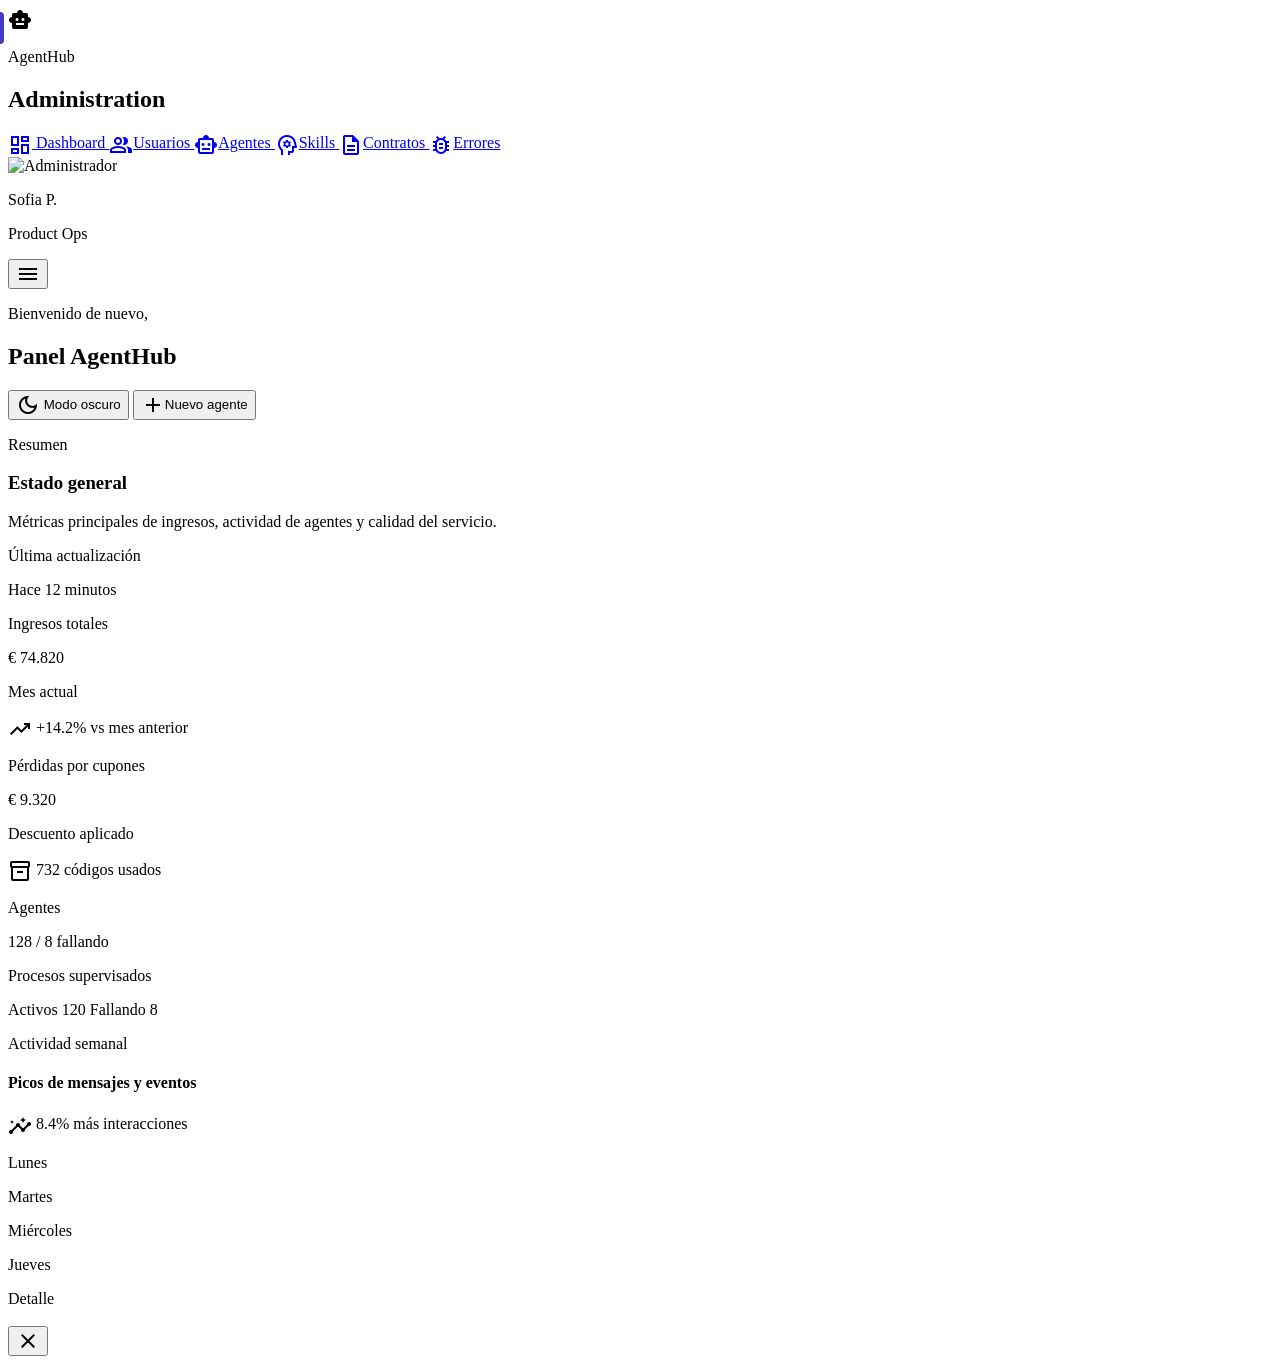
==== commit c16c89e7: "upload: specs2 cambios" ====
--- a/index.html
+++ b/index.html
@@ -52,6 +52,14 @@
       border-radius: 0 9999px 9999px 0;
       background: #4338ca;
     }
+    .dropdown-root > div {
+      overflow: hidden;
+      border-radius: 1rem;
+    }
+    .dropdown-root > button:focus-visible {
+      outline: 2px solid rgba(67, 56, 202, 0.35);
+      outline-offset: 3px;
+    }
     .backdrop-blur-panel {
       backdrop-filter: blur(12px);
     }
@@ -59,7 +67,7 @@
 </head>
 <body class="min-h-screen bg-surface text-strong antialiased transition-colors duration-300 dark:bg-[#0f172a] dark:text-slate-100">
   <div class="min-h-screen flex">
-    <aside class="hidden lg:flex flex-col w-72 h-screen border-r border-slate-200 bg-white shadow-sm dark:border-slate-800 dark:bg-[#020617]">
+    <aside class="hidden lg:flex flex-col fixed inset-y-0 left-0 w-72 border-r border-slate-200 bg-white shadow-sm dark:border-slate-800 dark:bg-[#020617] overflow-y-auto">
       <div class="p-6 flex items-center gap-3 border-b border-slate-200 dark:border-slate-800">
         <div class="w-11 h-11 rounded-2xl bg-brand text-white flex items-center justify-center shadow-sm">
           <span class="material-symbols-outlined" style="font-variation-settings: 'FILL' 1;">smart_toy</span>
@@ -101,7 +109,7 @@
         </div>
       </div>
     </aside>
-    <div class="flex-1">
+    <div class="flex-1 lg:pl-72">
       <header class="sticky top-0 z-30 flex items-center justify-between gap-4 px-5 py-4 border-b border-slate-200 bg-white/90 backdrop-blur-sm dark:border-slate-800 dark:bg-slate-950/90">
         <div class="flex items-center gap-3">
           <button id="menuToggle" class="lg:hidden p-2 rounded-2xl bg-slate-100 text-slate-700 hover:bg-slate-200 dark:bg-slate-900 dark:text-slate-200 dark:hover:bg-slate-800">
@@ -123,181 +131,10 @@
           </button>
         </div>
       </header>
-      <main class="p-5 lg:p-8">
-        <section id="dashboard" class="space-y-6 pb-8">
-          <div class="flex flex-col gap-3 md:flex-row md:items-end md:justify-between">
-            <div>
-              <p class="text-xs uppercase tracking-[0.24em] text-slate-500 dark:text-slate-400">Resumen</p>
-              <h3 class="text-3xl font-semibold">Estado general</h3>
-              <p class="mt-2 max-w-2xl text-sm text-slate-600 dark:text-slate-300">Métricas principales de ingresos, actividad de agentes y calidad del servicio.</p>
-            </div>
-            <div class="rounded-3xl border border-slate-200 bg-white px-4 py-3 shadow-sm dark:border-slate-800 dark:bg-slate-900">
-              <p class="text-xs uppercase tracking-[0.24em] text-slate-500 dark:text-slate-400">Última actualización</p>
-              <p class="mt-1 text-sm font-semibold text-slate-900 dark:text-slate-100">Hace 12 minutos</p>
-            </div>
-          </div>
-          <div class="grid gap-4 md:grid-cols-3">
-            <article class="rounded-[1.25rem] border border-slate-200 bg-white p-6 shadow-panel transition hover:-translate-y-0.5 dark:border-slate-800 dark:bg-slate-900">
-              <p class="text-sm font-semibold uppercase tracking-[0.18em] text-slate-500 dark:text-slate-400">Ingresos totales</p>
-              <p class="mt-5 text-4xl font-semibold text-strong dark:text-slate-100">€ 74.820</p>
-              <p class="mt-4 text-sm text-slate-600 dark:text-slate-300">Mes actual</p>
-              <div class="mt-6 inline-flex items-center gap-2 rounded-full bg-emerald-50 px-3 py-2 text-sm text-emerald-700 dark:bg-emerald-900/15 dark:text-emerald-300">
-                <span class="material-symbols-outlined">trending_up</span> +14.2% vs mes anterior
-              </div>
-            </article>
-            <article class="rounded-[1.25rem] border border-slate-200 bg-white p-6 shadow-panel transition hover:-translate-y-0.5 dark:border-slate-800 dark:bg-slate-900">
-              <p class="text-sm font-semibold uppercase tracking-[0.18em] text-slate-500 dark:text-slate-400">Pérdidas por cupones</p>
-              <p class="mt-5 text-4xl font-semibold text-strong dark:text-slate-100">€ 9.320</p>
-              <p class="mt-4 text-sm text-slate-600 dark:text-slate-300">Descuento aplicado</p>
-              <div class="mt-6 inline-flex items-center gap-2 rounded-full bg-rose-50 px-3 py-2 text-sm text-rose-700 dark:bg-rose-900/15 dark:text-rose-300">
-                <span class="material-symbols-outlined">inventory_2</span> 732 códigos usados
-              </div>
-            </article>
-            <article class="rounded-[1.25rem] border border-slate-200 bg-white p-6 shadow-panel transition hover:-translate-y-0.5 dark:border-slate-800 dark:bg-slate-900">
-              <p class="text-sm font-semibold uppercase tracking-[0.18em] text-slate-500 dark:text-slate-400">Agentes</p>
-              <p class="mt-5 text-4xl font-semibold text-strong dark:text-slate-100">128 <span class="text-base font-medium text-slate-500 dark:text-slate-400">/ 8 fallando</span></p>
-              <p class="mt-4 text-sm text-slate-600 dark:text-slate-300">Procesos supervisados</p>
-              <div class="mt-6 grid gap-2 sm:grid-cols-2">
-                <span class="inline-flex items-center rounded-full bg-emerald-50 px-3 py-2 text-xs font-semibold text-emerald-700 dark:bg-emerald-900/15 dark:text-emerald-300">Activos 120</span>
-                <span class="inline-flex items-center rounded-full bg-rose-50 px-3 py-2 text-xs font-semibold text-rose-700 dark:bg-rose-900/15 dark:text-rose-300">Fallando 8</span>
-              </div>
-            </article>
-          </div>
-          <div class="rounded-[1.5rem] border border-slate-200 bg-white p-6 shadow-panel dark:border-slate-800 dark:bg-slate-900">
-            <div class="flex flex-col gap-4 md:flex-row md:items-center md:justify-between">
-              <div>
-                <p class="text-sm uppercase tracking-[0.18em] text-slate-500 dark:text-slate-400">Actividad semanal</p>
-                <h4 class="mt-1 text-xl font-semibold">Picos de mensajes y eventos</h4>
-              </div>
-              <span class="inline-flex items-center gap-2 rounded-full bg-slate-100 px-3 py-2 text-sm text-slate-700 dark:bg-slate-800 dark:text-slate-200">
-                <span class="material-symbols-outlined">insights</span> 8.4% más interacciones
-              </span>
-            </div>
-            <div class="mt-6 grid gap-3 sm:grid-cols-2 lg:grid-cols-4">
-              <div class="rounded-3xl bg-slate-50 p-4 dark:bg-slate-950/60">
-                <p class="text-xs uppercase tracking-[0.18em] text-slate-500 dark:text-slate-400">Lunes</p>
-                <div class="mt-4 h-24 rounded-3xl bg-gradient-to-b from-brand/15 to-transparent"></div>
-              </div>
-              <div class="rounded-3xl bg-slate-50 p-4 dark:bg-slate-950/60">
-                <p class="text-xs uppercase tracking-[0.18em] text-slate-500 dark:text-slate-400">Martes</p>
-                <div class="mt-4 h-32 rounded-3xl bg-gradient-to-b from-brand/30 to-transparent"></div>
-              </div>
-              <div class="rounded-3xl bg-slate-50 p-4 dark:bg-slate-950/60">
-                <p class="text-xs uppercase tracking-[0.18em] text-slate-500 dark:text-slate-400">Miércoles</p>
-                <div class="mt-4 h-20 rounded-3xl bg-gradient-to-b from-brand/20 to-transparent"></div>
-              </div>
-              <div class="rounded-3xl bg-slate-50 p-4 dark:bg-slate-950/60">
-                <p class="text-xs uppercase tracking-[0.18em] text-slate-500 dark:text-slate-400">Jueves</p>
-                <div class="mt-4 h-28 rounded-3xl bg-gradient-to-b from-brand/25 to-transparent"></div>
-              </div>
-            </div>
-          </div>
-        </section>
-        <section id="users" class="space-y-6 pb-8">
-          <div class="flex flex-col gap-3 md:flex-row md:items-center md:justify-between">
-            <div>
-              <p class="text-xs uppercase tracking-[0.24em] text-slate-500 dark:text-slate-400">Usuarios</p>
-              <h3 class="text-2xl font-semibold">Clientes registrados</h3>
-            </div>
-            <div class="flex items-center gap-2 text-sm text-slate-600 dark:text-slate-400">
-              <span class="inline-flex items-center gap-2 rounded-full bg-slate-100 px-3 py-2 dark:bg-slate-900">
-                <span class="material-symbols-outlined">info</span> Piloto en datos ficticios
-              </span>
-            </div>
-          </div>
-          <div class="overflow-hidden rounded-[1.5rem] border border-slate-200 bg-white shadow-panel dark:border-slate-800 dark:bg-slate-900">
-            <div class="overflow-x-auto">
-              <table class="min-w-full text-left text-sm">
-                <thead class="bg-slate-50 text-slate-500 dark:bg-slate-950/70 dark:text-slate-400">
-                  <tr>
-                    <th class="px-6 py-4">Nombre</th>
-                    <th class="px-6 py-4">Email</th>
-                    <th class="px-6 py-4">Plan</th>
-                    <th class="px-6 py-4">Estado</th>
-                    <th class="px-6 py-4">Acciones</th>
-                  </tr>
-                </thead>
-                <tbody id="usersTable" class="divide-y divide-slate-200 dark:divide-slate-800"></tbody>
-              </table>
-            </div>
-            <div class="px-6 py-4 text-xs text-slate-500 dark:text-slate-400">Haz clic en "Ver detalle" para abrir la información completa de usuario.</div>
-          </div>
-        </section>
-        <section id="agents" class="space-y-6 pb-8">
-          <div class="flex flex-col gap-3 md:flex-row md:items-center md:justify-between">
-            <div>
-              <p class="text-xs uppercase tracking-[0.24em] text-slate-500 dark:text-slate-400">Gestión de agentes</p>
-              <h3 class="text-2xl font-semibold">Flota de agentes</h3>
-            </div>
-            <p class="max-w-2xl text-sm text-slate-600 dark:text-slate-300">Monitorea el estado de cada agente y su paquete de skills.</p>
-          </div>
-          <div class="grid gap-4 lg:grid-cols-2">
-            <div id="agentsList" class="space-y-4"></div>
-          </div>
-        </section>
-        <section id="skills" class="space-y-6 pb-8">
-          <div class="rounded-[1.5rem] border border-slate-200 bg-white p-6 shadow-panel dark:border-slate-800 dark:bg-slate-900">
-            <div class="flex flex-col gap-3 md:flex-row md:items-center md:justify-between">
-              <div>
-                <p class="text-xs uppercase tracking-[0.24em] text-slate-500 dark:text-slate-400">Catálogo</p>
-                <h3 class="text-2xl font-semibold">Skills disponibles</h3>
-              </div>
-              <div class="text-sm text-slate-600 dark:text-slate-300">Una skill es una capacidad especializada que un agente puede ejecutar dentro de AgentHub.</div>
-            </div>
-          </div>
-          <div class="grid gap-4 lg:grid-cols-3" id="skillsGrid"></div>
-        </section>
-        <section id="contracts" class="space-y-6 pb-8">
-          <div class="flex flex-col gap-3 md:flex-row md:items-center md:justify-between">
-            <div>
-              <p class="text-xs uppercase tracking-[0.24em] text-slate-500 dark:text-slate-400">Contrataciones</p>
-              <h3 class="text-2xl font-semibold">Acuerdos recientes</h3>
-            </div>
-            <p class="text-sm text-slate-600 dark:text-slate-300">Listados de contratos con fecha, skills contratadas y coste total.</p>
-          </div>
-          <div class="overflow-hidden rounded-[1.5rem] border border-slate-200 bg-white shadow-panel dark:border-slate-800 dark:bg-slate-900">
-            <div class="overflow-x-auto">
-              <table class="min-w-full text-left text-sm">
-                <thead class="bg-slate-50 text-slate-500 dark:bg-slate-950/70 dark:text-slate-400">
-                  <tr>
-                    <th class="px-6 py-4">Cliente</th>
-                    <th class="px-6 py-4">Agente</th>
-                    <th class="px-6 py-4">Skills</th>
-                    <th class="px-6 py-4">Fecha</th>
-                    <th class="px-6 py-4">Importe</th>
-                    <th class="px-6 py-4">Acciones</th>
-                  </tr>
-                </thead>
-                <tbody id="contractsTable" class="divide-y divide-slate-200 dark:divide-slate-800"></tbody>
-              </table>
-            </div>
-          </div>
-        </section>
-        <section id="errors" class="space-y-6 pb-8">
-          <div class="flex flex-col gap-3 md:flex-row md:items-center md:justify-between">
-            <div>
-              <p class="text-xs uppercase tracking-[0.24em] text-slate-500 dark:text-slate-400">Log</p>
-              <h3 class="text-2xl font-semibold">Errores del sistema</h3>
-            </div>
-            <p class="text-sm text-slate-600 dark:text-slate-300">Registros de eventos críticos y fallos de agentes.</p>
-          </div>
-          <div class="overflow-hidden rounded-[1.5rem] border border-slate-200 bg-white shadow-panel dark:border-slate-800 dark:bg-slate-900">
-            <div class="overflow-x-auto">
-              <table class="min-w-full text-left text-sm">
-                <thead class="bg-slate-50 text-slate-500 dark:bg-slate-950/70 dark:text-slate-400">
-                  <tr>
-                    <th class="px-6 py-4">Timestamp</th>
-                    <th class="px-6 py-4">Agente</th>
-                    <th class="px-6 py-4">Tipo</th>
-                    <th class="px-6 py-4">Descripción</th>
-                    <th class="px-6 py-4">Acciones</th>
-                  </tr>
-                </thead>
-                <tbody id="errorsTable" class="divide-y divide-slate-200 dark:divide-slate-800"></tbody>
-              </table>
-            </div>
-          </div>
-        </section>
+      <main id="mainContent" class="p-5 lg:p-8">
+        <div class="rounded-[1.5rem] border border-slate-200 bg-white p-8 text-center shadow-panel dark:border-slate-800 dark:bg-slate-900">
+          <p class="text-sm text-slate-500 dark:text-slate-400">Cargando sección...</p>
+        </div>
       </main>
     </div>
   </div>
@@ -361,11 +198,11 @@
     };
 
     const dom = {
-      usersTable: document.getElementById('usersTable'),
-      agentsList: document.getElementById('agentsList'),
-      skillsGrid: document.getElementById('skillsGrid'),
-      contractsTable: document.getElementById('contractsTable'),
-      errorsTable: document.getElementById('errorsTable'),
+      usersTable: null,
+      agentsList: null,
+      skillsGrid: null,
+      contractsTable: null,
+      errorsTable: null,
       modalRoot: document.getElementById('modalRoot'),
       modalTitle: document.getElementById('modalTitle'),
       modalSubtitle: document.getElementById('modalSubtitle'),
@@ -378,9 +215,19 @@
       menuToggle: document.getElementById('menuToggle'),
     };
 
+    function refreshDomNodes() {
+      dom.usersTable = document.getElementById('usersTable');
+      dom.agentsList = document.getElementById('agentsList');
+      dom.skillsGrid = document.getElementById('skillsGrid');
+      dom.contractsTable = document.getElementById('contractsTable');
+      dom.errorsTable = document.getElementById('errorsTable');
+    }
+
+    const sectionIds = ['dashboard', 'users', 'agents', 'skills', 'contracts', 'errors'];
+
     function init() {
       loadTheme();
-      renderAll();
+      setActiveNav(getCurrentSection());
       window.addEventListener('click', handleGlobalClick);
       window.addEventListener('keydown', handleGlobalKeydown);
       dom.modalClose.addEventListener('click', closeModal);
@@ -391,6 +238,46 @@
       dom.menuToggle.addEventListener('click', () => {
         document.querySelector('aside').classList.toggle('hidden');
       });
+      window.addEventListener('hashchange', () => loadSection(getCurrentSection()));
+      loadSection(getCurrentSection());
+    }
+
+    function getCurrentSection() {
+      const requested = window.location.hash.replace('#', '');
+      return sectionIds.includes(requested) ? requested : 'dashboard';
+    }
+
+    function setActiveNav(section) {
+      document.querySelectorAll('nav a').forEach(link => {
+        const isActive = link.getAttribute('href') === `#${section}`;
+        link.classList.toggle('bg-slate-50', isActive);
+        link.classList.toggle('text-slate-900', isActive);
+        link.classList.toggle('shadow-sm', isActive);
+        link.classList.toggle('dark:bg-slate-900', isActive);
+        link.classList.toggle('dark:text-slate-100', isActive);
+      });
+    }
+
+    async function loadSection(section) {
+      const content = document.getElementById('mainContent');
+      if (!content) return;
+      content.innerHTML = `
+        <div class="rounded-[1.5rem] border border-slate-200 bg-white p-8 text-center shadow-panel dark:border-slate-800 dark:bg-slate-900">
+          <p class="text-sm text-slate-500 dark:text-slate-400">Cargando sección...</p>
+        </div>
+      `;
+      try {
+        const response = await fetch(`sections/${section}.html`);
+        if (!response.ok) throw new Error('No se pudo cargar la sección');
+        const html = await response.text();
+        content.innerHTML = html;
+        refreshDomNodes();
+        renderAll();
+        setActiveNav(section);
+        window.scrollTo({ top: 0, behavior: 'smooth' });
+      } catch (error) {
+        content.innerHTML = `<div class="rounded-[1.5rem] border border-rose-200 bg-rose-50 p-8 text-center text-rose-700">Error al cargar la sección.</div>`;
+      }
     }
 
     function loadTheme() {
@@ -410,6 +297,10 @@
     function updateThemeLabel() {
       dom.themeIcon.textContent = state.darkMode ? 'light_mode' : 'dark_mode';
       dom.themeLabel.textContent = state.darkMode ? 'Modo claro' : 'Modo oscuro';
+    }
+
+    function hasLoadedSection() {
+      return dom.usersTable || dom.agentsList || dom.skillsGrid || dom.contractsTable || dom.errorsTable;
     }
 
     function handleGlobalClick(event) {
@@ -422,7 +313,7 @@
       }
       if (!event.target.closest('.dropdown-root')) {
         state.activeDropdown = null;
-        renderAll();
+        if (hasLoadedSection()) renderAll();
       }
     }
 
@@ -430,12 +321,13 @@
       if (event.key === 'Escape') {
         state.activeDropdown = null;
         if (state.modal) closeModal();
+        if (hasLoadedSection()) renderAll();
       }
     }
 
     function toggleDropdown(id) {
       state.activeDropdown = state.activeDropdown === id ? null : id;
-      renderAll();
+      if (hasLoadedSection()) renderAll();
     }
 
     function openModal(type, payload = {}) {
@@ -522,14 +414,15 @@
     }
 
     function renderAll() {
-      renderUsers();
-      renderAgents();
-      renderSkills();
-      renderContracts();
-      renderErrors();
+      if (dom.usersTable) renderUsers();
+      if (dom.agentsList) renderAgents();
+      if (dom.skillsGrid) renderSkills();
+      if (dom.contractsTable) renderContracts();
+      if (dom.errorsTable) renderErrors();
     }
 
     function renderUsers() {
+      if (!dom.usersTable) return;
       dom.usersTable.innerHTML = state.users.map(user => `
         <tr class="hover:bg-slate-50 dark:hover:bg-slate-950">
           <td class="px-6 py-4 font-semibold text-slate-900 dark:text-slate-100">${user.name}</td>
@@ -555,6 +448,7 @@
     }
 
     function renderAgents() {
+      if (!dom.agentsList) return;
       dom.agentsList.innerHTML = state.agents.map(agent => {
         const expanded = state.expandAgentIds.has(agent.id);
         const badge = agent.status === 'Activo' ? 'bg-emerald-50 text-emerald-700 dark:bg-emerald-900/20 dark:text-emerald-300' : agent.status === 'Fallando' ? 'bg-rose-50 text-rose-700 dark:bg-rose-900/20 dark:text-rose-300' : 'bg-slate-100 text-slate-700 dark:bg-slate-800 dark:text-slate-300';
@@ -606,6 +500,7 @@
     }
 
     function renderSkills() {
+      if (!dom.skillsGrid) return;
       dom.skillsGrid.innerHTML = state.skills.map(skill => `
         <article class="rounded-[1.5rem] border border-slate-200 bg-white p-6 shadow-panel dark:border-slate-800 dark:bg-slate-900">
           <div class="flex items-start justify-between gap-3">
@@ -634,6 +529,7 @@
     }
 
     function renderContracts() {
+      if (!dom.contractsTable) return;
       dom.contractsTable.innerHTML = state.contracts.map(contract => `
         <tr class="hover:bg-slate-50 dark:hover:bg-slate-950">
           <td class="px-6 py-4 font-semibold text-slate-900 dark:text-slate-100">${contract.client}</td>
@@ -659,6 +555,7 @@
     }
 
     function renderErrors() {
+      if (!dom.errorsTable) return;
       dom.errorsTable.innerHTML = state.errors.map(error => `
         <tr class="hover:bg-slate-50 dark:hover:bg-slate-950">
           <td class="px-6 py-4 text-slate-600 dark:text-slate-300">${error.time}</td>
@@ -683,32 +580,32 @@
       } else {
         state.expandAgentIds.add(agentId);
       }
-      renderAgents();
+      if (hasLoadedSection()) renderAll();
     }
 
     function deleteUser(userId) {
       state.users = state.users.filter(user => user.id !== userId);
       state.activeDropdown = null;
-      renderUsers();
+      if (hasLoadedSection()) renderAll();
     }
 
     function deleteAgent(agentId) {
       state.agents = state.agents.filter(agent => agent.id !== agentId);
       state.expandAgentIds.delete(agentId);
       state.activeDropdown = null;
-      renderAgents();
+      if (hasLoadedSection()) renderAll();
     }
 
     function deleteSkill(skillId) {
       state.skills = state.skills.filter(skill => skill.id !== skillId);
       state.activeDropdown = null;
-      renderSkills();
+      if (hasLoadedSection()) renderAll();
     }
 
     function markErrorResolved(errorId) {
       state.errors = state.errors.map(error => error.id === errorId ? { ...error, resolved: true, message: error.message + ' (marcado como resuelto)' } : error);
       state.activeDropdown = null;
-      renderErrors();
+      if (hasLoadedSection()) renderAll();
     }
 
     window.openModal = openModal;
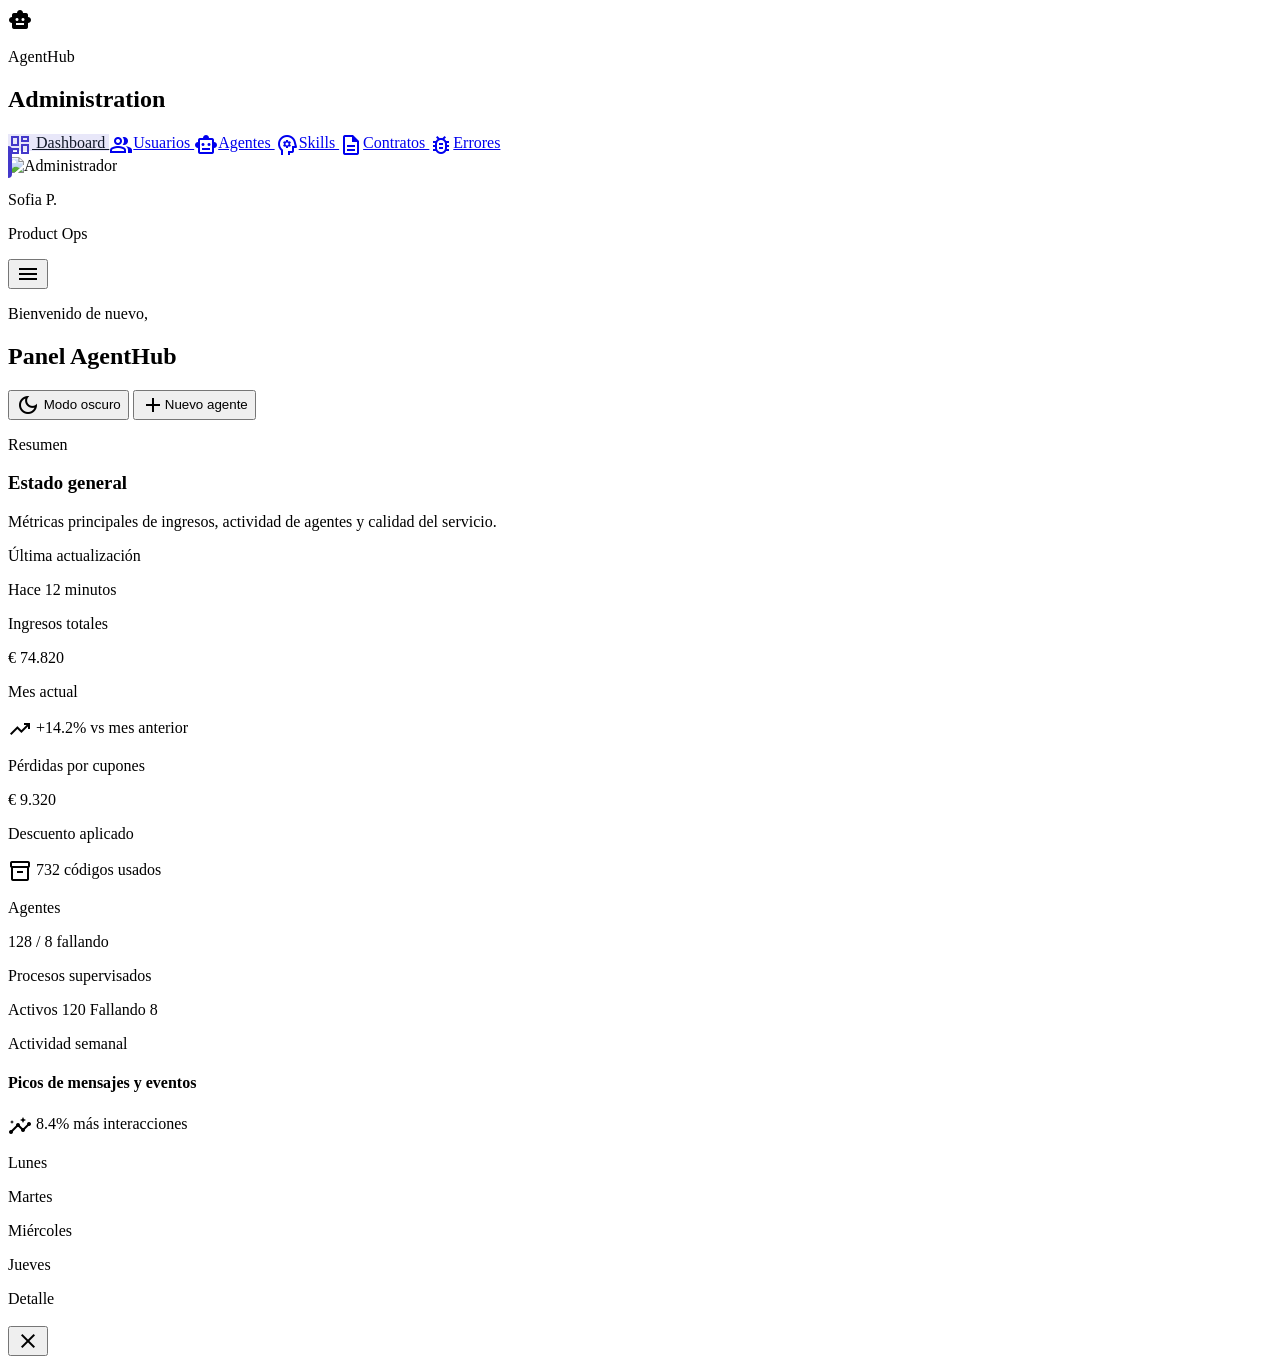
==== commit 7e26fd15: "subir: specs3" ====
--- a/index.html
+++ b/index.html
@@ -18,10 +18,6 @@
             sans: ['Inter', 'sans-serif'],
             display: ['Plus Jakarta Sans', 'sans-serif'],
           },
-          boxShadow: {
-            panel: '0 12px 40px rgba(15, 23, 42, 0.08)',
-            soft: '0 10px 24px rgba(15, 23, 42, 0.06)',
-          },
           colors: {
             surface: '#f5f7fb',
             panel: '#ffffff',
@@ -42,7 +38,19 @@
       font-variation-settings: 'FILL' 0, 'wght' 400, 'GRAD' 0, 'opsz' 24;
       vertical-align: middle;
     }
-    .sidebar-pill::before {
+    .nav-link {
+      position: relative;
+      transition: background-color 0.2s ease, color 0.2s ease;
+    }
+    .nav-link.active {
+      background-color: rgba(67, 56, 202, 0.12);
+      color: #111827 !important;
+    }
+    .dark .nav-link.active {
+      background-color: rgba(67, 56, 202, 0.18);
+      color: #f8fafc !important;
+    }
+    .nav-link.active::before {
       content: '';
       position: absolute;
       left: 0;
@@ -52,9 +60,13 @@
       border-radius: 0 9999px 9999px 0;
       background: #4338ca;
     }
+    .nav-link.active .material-symbols-outlined {
+      color: #4338ca !important;
+    }
     .dropdown-root > div {
       overflow: hidden;
       border-radius: 1rem;
+      background-clip: padding-box;
     }
     .dropdown-root > button:focus-visible {
       outline: 2px solid rgba(67, 56, 202, 0.35);
@@ -78,24 +90,23 @@
         </div>
       </div>
       <nav class="p-6 space-y-1 text-sm font-medium">
-        <a href="#dashboard" class="group relative flex items-center gap-3 px-4 py-3 rounded-2xl bg-slate-50 text-slate-900 shadow-sm dark:bg-slate-900 dark:text-slate-100">
-          <span class="sidebar-pill"></span>
-          <span class="material-symbols-outlined text-slate-500 group-hover:text-brand">dashboard</span>
+        <a href="#dashboard" class="nav-link group relative flex items-center gap-3 px-4 py-3 rounded-2xl text-slate-600 hover:bg-slate-50 hover:text-slate-900 dark:text-slate-400 dark:hover:bg-slate-900 dark:hover:text-slate-100">
+          <span class="material-symbols-outlined">dashboard</span>
           Dashboard
         </a>
-        <a href="#users" class="flex items-center gap-3 px-4 py-3 rounded-2xl text-slate-600 hover:bg-slate-50 hover:text-slate-900 dark:text-slate-400 dark:hover:bg-slate-900 dark:hover:text-slate-100">
+        <a href="#users" class="nav-link flex items-center gap-3 px-4 py-3 rounded-2xl text-slate-600 hover:bg-slate-50 hover:text-slate-900 dark:text-slate-400 dark:hover:bg-slate-900 dark:hover:text-slate-100">
           <span class="material-symbols-outlined">group</span>Usuarios
         </a>
-        <a href="#agents" class="flex items-center gap-3 px-4 py-3 rounded-2xl text-slate-600 hover:bg-slate-50 hover:text-slate-900 dark:text-slate-400 dark:hover:bg-slate-900 dark:hover:text-slate-100">
+        <a href="#agents" class="nav-link flex items-center gap-3 px-4 py-3 rounded-2xl text-slate-600 hover:bg-slate-50 hover:text-slate-900 dark:text-slate-400 dark:hover:bg-slate-900 dark:hover:text-slate-100">
           <span class="material-symbols-outlined">smart_toy</span>Agentes
         </a>
-        <a href="#skills" class="flex items-center gap-3 px-4 py-3 rounded-2xl text-slate-600 hover:bg-slate-50 hover:text-slate-900 dark:text-slate-400 dark:hover:bg-slate-900 dark:hover:text-slate-100">
+        <a href="#skills" class="nav-link flex items-center gap-3 px-4 py-3 rounded-2xl text-slate-600 hover:bg-slate-50 hover:text-slate-900 dark:text-slate-400 dark:hover:bg-slate-900 dark:hover:text-slate-100">
           <span class="material-symbols-outlined">psychology</span>Skills
         </a>
-        <a href="#contracts" class="flex items-center gap-3 px-4 py-3 rounded-2xl text-slate-600 hover:bg-slate-50 hover:text-slate-900 dark:text-slate-400 dark:hover:bg-slate-900 dark:hover:text-slate-100">
+        <a href="#contracts" class="nav-link flex items-center gap-3 px-4 py-3 rounded-2xl text-slate-600 hover:bg-slate-50 hover:text-slate-900 dark:text-slate-400 dark:hover:bg-slate-900 dark:hover:text-slate-100">
           <span class="material-symbols-outlined">description</span>Contratos
         </a>
-        <a href="#errors" class="flex items-center gap-3 px-4 py-3 rounded-2xl text-slate-600 hover:bg-slate-50 hover:text-slate-900 dark:text-slate-400 dark:hover:bg-slate-900 dark:hover:text-slate-100">
+        <a href="#errors" class="nav-link flex items-center gap-3 px-4 py-3 rounded-2xl text-slate-600 hover:bg-slate-50 hover:text-slate-900 dark:text-slate-400 dark:hover:bg-slate-900 dark:hover:text-slate-100">
           <span class="material-symbols-outlined">bug_report</span>Errores
         </a>
       </nav>
@@ -248,13 +259,9 @@
     }
 
     function setActiveNav(section) {
-      document.querySelectorAll('nav a').forEach(link => {
+      document.querySelectorAll('nav a.nav-link').forEach(link => {
         const isActive = link.getAttribute('href') === `#${section}`;
-        link.classList.toggle('bg-slate-50', isActive);
-        link.classList.toggle('text-slate-900', isActive);
-        link.classList.toggle('shadow-sm', isActive);
-        link.classList.toggle('dark:bg-slate-900', isActive);
-        link.classList.toggle('dark:text-slate-100', isActive);
+        link.classList.toggle('active', isActive);
       });
     }
 
@@ -486,7 +493,7 @@
                 </div>
               </div>
             </div>
-            <div class="mt-5 overflow-hidden rounded-[1.25rem] border border-slate-200 bg-slate-50 p-4 dark:border-slate-800 dark:bg-slate-950/60 ${expanded ? 'max-h-[500px]' : 'max-h-0'} transition-all duration-300">
+            <div class="${expanded ? 'block' : 'hidden'} mt-5 overflow-hidden rounded-[1.25rem] border border-slate-200 bg-slate-50 p-4 dark:border-slate-800 dark:bg-slate-950">
               <div class="space-y-3 ${expanded ? 'opacity-100 pt-2' : 'opacity-0'} transition-all duration-300">
                 <p class="text-sm text-slate-600 dark:text-slate-300">Skills asignadas</p>
                 <div class="flex flex-wrap gap-2">
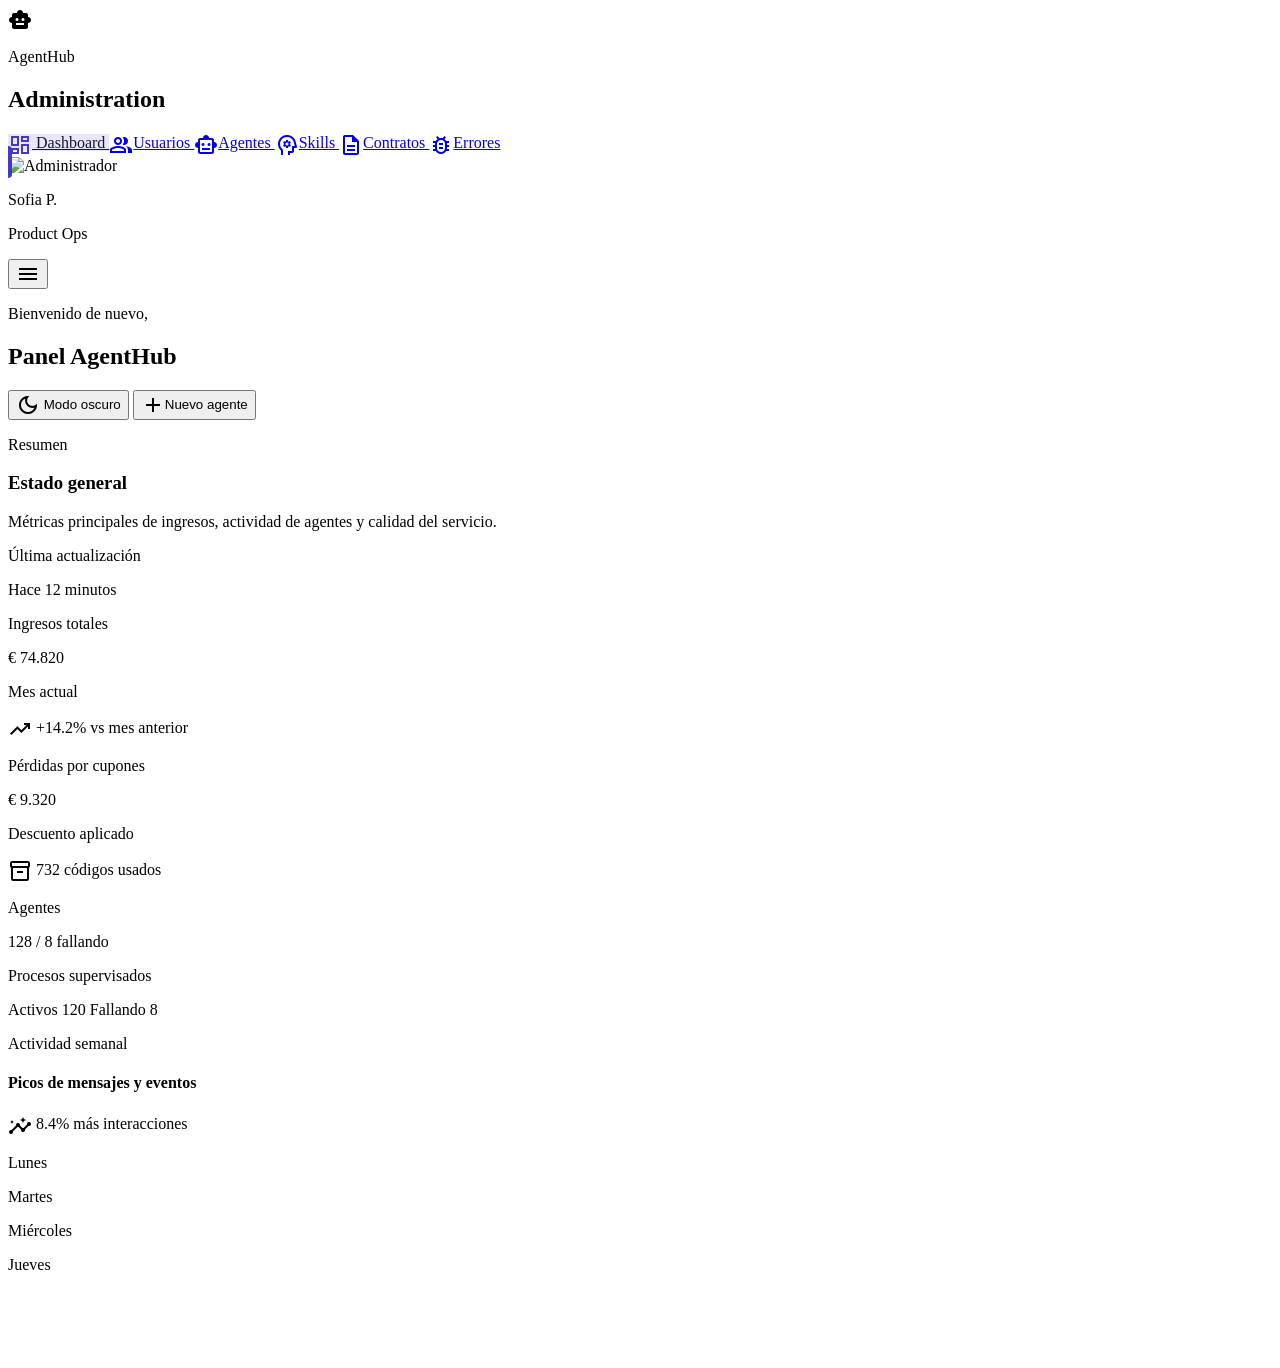
==== commit b7d2a232: "fix: modals & dropdowns" ====
--- a/index.html
+++ b/index.html
@@ -67,10 +67,46 @@
       overflow: hidden;
       border-radius: 1rem;
       background-clip: padding-box;
+      opacity: 0;
+      transform: translateY(-8px) scale(0.98);
+      transform-origin: top right;
+      animation: dropdown-open 180ms ease-out forwards;
     }
     .dropdown-root > button:focus-visible {
       outline: 2px solid rgba(67, 56, 202, 0.35);
       outline-offset: 3px;
+    }
+    @keyframes dropdown-open {
+      from {
+        opacity: 0;
+        transform: translateY(-8px) scale(0.98);
+      }
+      to {
+        opacity: 1;
+        transform: translateY(0) scale(1);
+      }
+    }
+    #modalRoot {
+      transition: opacity 250ms ease;
+    }
+    #modalRoot.show {
+      opacity: 1;
+    }
+    #modalPanel {
+      transform: translateY(12px) scale(0.98);
+      opacity: 0;
+      transition: transform 250ms ease, opacity 250ms ease;
+    }
+    #modalRoot.show #modalPanel {
+      transform: translateY(0) scale(1);
+      opacity: 1;
+    }
+    @keyframes skill-panel-open {
+      from { opacity: 0; transform: translateY(-8px); }
+      to { opacity: 1; transform: translateY(0); }
+    }
+    .skill-panel-open {
+      animation: skill-panel-open 260ms ease-out;
     }
     .backdrop-blur-panel {
       backdrop-filter: blur(12px);
@@ -150,14 +186,14 @@
     </div>
   </div>
 
-  <div id="modalRoot" class="fixed inset-0 z-50 hidden items-center justify-center bg-slate-950/60 p-4 backdrop-blur-sm" aria-hidden="true">
-    <div id="modalPanel" class="relative w-full max-w-3xl overflow-hidden rounded-[1.5rem] bg-white shadow-panel dark:bg-slate-900" role="dialog" aria-modal="true" aria-labelledby="modalTitle" tabindex="-1">
+  <div id="modalRoot" class="fixed inset-0 z-50 hidden flex items-center justify-center bg-slate-950/60 p-4 backdrop-blur-sm" aria-hidden="true" onclick="closeModal()">
+    <div id="modalPanel" class="relative w-full max-w-3xl overflow-hidden rounded-[1.5rem] bg-white shadow-panel dark:bg-slate-900" role="dialog" aria-modal="true" aria-labelledby="modalTitle" tabindex="-1" onclick="event.stopPropagation()">
       <div class="flex items-start justify-between border-b border-slate-200 p-6 dark:border-slate-800">
         <div>
           <p id="modalSubtitle" class="text-xs uppercase tracking-[0.24em] text-slate-500 dark:text-slate-400">Detalle</p>
           <h3 id="modalTitle" class="mt-2 text-2xl font-semibold text-strong dark:text-slate-100"></h3>
         </div>
-        <button id="modalClose" class="rounded-2xl p-2 text-slate-600 hover:bg-slate-100 dark:text-slate-300 dark:hover:bg-slate-800" aria-label="Cerrar modal">
+        <button id="modalClose" class="rounded-2xl p-2 text-slate-600 hover:bg-slate-100 dark:text-slate-300 dark:hover:bg-slate-800" aria-label="Cerrar modal" onclick="closeModal()">
           <span class="material-symbols-outlined">close</span>
         </button>
       </div>
@@ -340,25 +376,31 @@
     function openModal(type, payload = {}) {
       state.modal = { type, payload };
       dom.modalRoot.classList.remove('hidden');
+      requestAnimationFrame(() => dom.modalRoot.classList.add('show'));
       dom.modalRoot.setAttribute('aria-hidden', 'false');
       renderModal();
       dom.modalPanel?.focus?.();
     }
 
     function closeModal() {
-      state.modal = null;
-      dom.modalRoot.classList.add('hidden');
+      dom.modalRoot.classList.remove('show');
       dom.modalRoot.setAttribute('aria-hidden', 'true');
-      renderModal();
+      setTimeout(() => {
+        state.modal = null;
+        dom.modalRoot.classList.add('hidden');
+        renderModal();
+      }, 250);
     }
 
     function renderModal() {
       if (!state.modal) return;
       const { type, payload } = state.modal;
       dom.modalPanel = document.getElementById('modalPanel');
-      dom.modalSubtitle.textContent = type === 'user' ? 'Usuario' : type === 'configure' ? 'Configurar agente' : type === 'contract' ? 'Contrato' : 'Error';
+      dom.modalSubtitle.textContent = type === 'user' ? 'Usuario' : type === 'agent' ? 'Agente' : type === 'skill' ? 'Skill' : type === 'configure' ? 'Configurar agente' : type === 'contract' ? 'Contrato' : 'Error';
       dom.modalTitle.textContent =
         type === 'user' ? `Perfil de ${payload.name}` :
+        type === 'agent' ? `Detalles de ${payload.name}` :
+        type === 'skill' ? `Skill: ${payload.name}` :
         type === 'configure' ? `Configurar ${payload.name}` :
         type === 'contract' ? `Contrato con ${payload.client}` :
         `Trazado de ${payload.agent}`;
@@ -372,6 +414,50 @@
             <p class="text-sm text-slate-600 dark:text-slate-300">Agentes contratados: <span class="font-semibold text-slate-900 dark:text-slate-100">${payload.agents}</span></p>
             <p class="text-sm text-slate-600 dark:text-slate-300">Estado: <span class="font-semibold text-slate-900 dark:text-slate-100">${payload.status}</span></p>
             <p class="text-sm text-slate-600 dark:text-slate-300">Fecha de alta: <span class="font-semibold text-slate-900 dark:text-slate-100">${payload.joined}</span></p>
+          </div>
+        `;
+        dom.modalActions.innerHTML = '<button class="rounded-2xl bg-brand px-5 py-2 text-white shadow-sm hover:bg-indigo-700">Cerrar</button>';
+      } else if (type === 'agent') {
+        dom.modalContent.innerHTML = `
+          <div class="space-y-4">
+            <p class="text-sm text-slate-600 dark:text-slate-300">Nombre: <span class="font-semibold text-slate-900 dark:text-slate-100">${payload.name}</span></p>
+            <p class="text-sm text-slate-600 dark:text-slate-300">Propietario: <span class="font-semibold text-slate-900 dark:text-slate-100">${payload.owner}</span></p>
+            <p class="text-sm text-slate-600 dark:text-slate-300">Estado: <span class="font-semibold text-slate-900 dark:text-slate-100">${payload.status}</span></p>
+            <p class="text-sm text-slate-600 dark:text-slate-300">Salud: <span class="font-semibold text-slate-900 dark:text-slate-100">${payload.health}</span></p>
+            <div>
+              <p class="text-sm font-semibold text-slate-900 dark:text-slate-100">Skills asignadas</p>
+              <div class="mt-3 flex flex-wrap gap-2">
+                ${payload.skills.map(skill => `<span class="rounded-full bg-slate-100 px-3 py-1 text-xs text-slate-700 dark:bg-slate-800 dark:text-slate-300">${skill}</span>`).join('')}
+              </div>
+            </div>
+            <div class="rounded-3xl bg-slate-50 p-4 dark:bg-slate-950/70">
+              <p class="text-sm text-slate-600 dark:text-slate-300">Última actividad</p>
+              <p class="mt-1 text-sm font-semibold text-slate-900 dark:text-slate-100">Procesó 1.247 tareas en las últimas 24 horas</p>
+            </div>
+          </div>
+        `;
+        dom.modalActions.innerHTML = '<button class="rounded-2xl bg-brand px-5 py-2 text-white shadow-sm hover:bg-indigo-700">Cerrar</button>';
+      } else if (type === 'skill') {
+        dom.modalContent.innerHTML = `
+          <div class="space-y-4">
+            <p class="text-sm text-slate-600 dark:text-slate-300">Nombre: <span class="font-semibold text-slate-900 dark:text-slate-100">${payload.name}</span></p>
+            <p class="text-sm text-slate-600 dark:text-slate-300">Descripción: <span class="font-semibold text-slate-900 dark:text-slate-100">${payload.description}</span></p>
+            <div class="rounded-3xl bg-slate-50 p-4 dark:bg-slate-950/70">
+              <p class="text-sm text-slate-600 dark:text-slate-300">Agentes que la usan</p>
+              <p class="mt-1 text-2xl font-semibold text-strong dark:text-slate-100">${payload.users}</p>
+            </div>
+            <div>
+              <p class="text-sm font-semibold text-slate-900 dark:text-slate-100">Ejemplos de uso</p>
+              <ul class="mt-3 space-y-2 text-sm text-slate-600 dark:text-slate-300">
+                <li>• Automatización de procesos empresariales</li>
+                <li>• Integración con sistemas externos</li>
+                <li>• Análisis inteligente de datos</li>
+              </ul>
+            </div>
+            <div class="rounded-3xl bg-slate-50 p-4 dark:bg-slate-950/70">
+              <p class="text-sm text-slate-600 dark:text-slate-300">Versión actual</p>
+              <p class="mt-1 text-sm font-semibold text-slate-900 dark:text-slate-100">v2.1.4 - Actualizada hace 3 días</p>
+            </div>
           </div>
         `;
         dom.modalActions.innerHTML = '<button class="rounded-2xl bg-brand px-5 py-2 text-white shadow-sm hover:bg-indigo-700">Cerrar</button>';
@@ -444,7 +530,7 @@
               </button>
               ${state.activeDropdown === `user-${user.id}` ? `
                 <div class="absolute right-0 z-20 mt-2 w-44 rounded-3xl border border-slate-200 bg-white shadow-soft dark:border-slate-800 dark:bg-slate-950">
-                  <button class="block w-full px-4 py-3 text-left text-sm text-slate-700 hover:bg-slate-100 dark:text-slate-200 dark:hover:bg-slate-800" onclick="openModal('user', ${JSON.stringify(user)})">Ver detalle</button>
+                  <button class="block w-full px-4 py-3 text-left text-sm text-slate-700 hover:bg-slate-100 dark:text-slate-200 dark:hover:bg-slate-800" onclick='openModal("user", ${JSON.stringify(user)})'>Ver detalles</button>
                   <button class="block w-full px-4 py-3 text-left text-sm text-rose-600 hover:bg-rose-50 dark:hover:bg-rose-950/50" onclick="deleteUser('${user.id}')">Eliminar</button>
                 </div>
               ` : ''}
@@ -486,15 +572,16 @@
                   </button>
                   ${state.activeDropdown === `agent-${agent.id}` ? `
                     <div class="absolute right-0 z-20 mt-2 w-44 rounded-3xl border border-slate-200 bg-white shadow-soft dark:border-slate-800 dark:bg-slate-950">
-                      <button class="block w-full px-4 py-3 text-left text-sm text-slate-700 hover:bg-slate-100 dark:text-slate-200 dark:hover:bg-slate-800" onclick="openModal('configure', ${JSON.stringify(agent)})">Configurar</button>
+                      <button class="block w-full px-4 py-3 text-left text-sm text-slate-700 hover:bg-slate-100 dark:text-slate-200 dark:hover:bg-slate-800" onclick='openModal("agent", ${JSON.stringify(agent)})'>Ver detalles</button>
+                      <button class="block w-full px-4 py-3 text-left text-sm text-slate-700 hover:bg-slate-100 dark:text-slate-200 dark:hover:bg-slate-800" onclick='openModal("configure", ${JSON.stringify(agent)})'>Configurar</button>
                       <button class="block w-full px-4 py-3 text-left text-sm text-rose-600 hover:bg-rose-50 dark:hover:bg-rose-950/50" onclick="deleteAgent('${agent.id}')">Eliminar</button>
                     </div>
                   ` : ''}
                 </div>
               </div>
             </div>
-            <div class="${expanded ? 'block' : 'hidden'} mt-5 overflow-hidden rounded-[1.25rem] border border-slate-200 bg-slate-50 p-4 dark:border-slate-800 dark:bg-slate-950">
-              <div class="space-y-3 ${expanded ? 'opacity-100 pt-2' : 'opacity-0'} transition-all duration-300">
+            <div class="mt-5 overflow-hidden rounded-[1.25rem] bg-slate-50 transition-all duration-300 dark:bg-slate-950 ${expanded ? 'max-h-72 border border-slate-200 dark:border-slate-800 skill-panel-open' : 'max-h-0 border border-transparent dark:border-transparent'}">
+              <div class="space-y-3 overflow-hidden transition-all duration-300 ${expanded ? 'opacity-100 p-4' : 'opacity-0 p-0'}">
                 <p class="text-sm text-slate-600 dark:text-slate-300">Skills asignadas</p>
                 <div class="flex flex-wrap gap-2">
                   ${agent.skills.map(skill => `<span class="rounded-full bg-slate-100 px-3 py-1 text-xs text-slate-700 dark:bg-slate-800 dark:text-slate-300">${skill}</span>`).join('')}
@@ -521,7 +608,7 @@
               </button>
               ${state.activeDropdown === `skill-${skill.id}` ? `
                 <div class="absolute right-0 z-20 mt-2 w-40 rounded-3xl border border-slate-200 bg-white shadow-soft dark:border-slate-800 dark:bg-slate-950">
-                  <button class="block w-full px-4 py-3 text-left text-sm text-slate-700 hover:bg-slate-100 dark:text-slate-200 dark:hover:bg-slate-800">Ver detalle</button>
+                  <button class="block w-full px-4 py-3 text-left text-sm text-slate-700 hover:bg-slate-100 dark:text-slate-200 dark:hover:bg-slate-800" onclick='openModal("skill", ${JSON.stringify(skill)})'>Ver detalles</button>
                   <button class="block w-full px-4 py-3 text-left text-sm text-rose-600 hover:bg-rose-50 dark:hover:bg-rose-950/50" onclick="deleteSkill('${skill.id}')">Eliminar</button>
                 </div>
               ` : ''}
@@ -552,7 +639,7 @@
               </button>
               ${state.activeDropdown === `contract-${contract.id}` ? `
                 <div class="absolute right-0 z-20 mt-2 w-44 rounded-3xl border border-slate-200 bg-white shadow-soft dark:border-slate-800 dark:bg-slate-950">
-                  <button class="block w-full px-4 py-3 text-left text-sm text-slate-700 hover:bg-slate-100 dark:text-slate-200 dark:hover:bg-slate-800" onclick="openModal('contract', ${JSON.stringify(contract)})">Ver detalle</button>
+                  <button class="block w-full px-4 py-3 text-left text-sm text-slate-700 hover:bg-slate-100 dark:text-slate-200 dark:hover:bg-slate-800" onclick='openModal("contract", ${JSON.stringify(contract)})'>Ver detalles</button>
                 </div>
               ` : ''}
             </div>
@@ -573,7 +660,7 @@
           <td class="px-6 py-4 text-slate-600 dark:text-slate-300">${error.message}</td>
           <td class="px-6 py-4">
             <div class="flex flex-col gap-2 sm:flex-row">
-              <button class="inline-flex items-center gap-2 rounded-2xl border border-slate-200 bg-slate-50 px-3 py-2 text-sm text-slate-700 hover:bg-slate-100 dark:border-slate-700 dark:bg-slate-950 dark:text-slate-200 dark:hover:bg-slate-800" onclick="openModal('error', ${JSON.stringify(error)})">Ver detalle</button>
+              <button class="inline-flex items-center gap-2 rounded-2xl border border-slate-200 bg-slate-50 px-3 py-2 text-sm text-slate-700 hover:bg-slate-100 dark:border-slate-700 dark:bg-slate-950 dark:text-slate-200 dark:hover:bg-slate-800" onclick='openModal("error", ${JSON.stringify(error)})'>Ver detalles</button>
               <button class="inline-flex items-center gap-2 rounded-2xl border border-slate-200 bg-white px-3 py-2 text-sm text-emerald-700 hover:bg-emerald-50 dark:border-slate-700 dark:bg-slate-950 dark:text-emerald-300 dark:hover:bg-emerald-900/40" onclick="markErrorResolved('${error.id}')">Marcar resuelto</button>
             </div>
           </td>
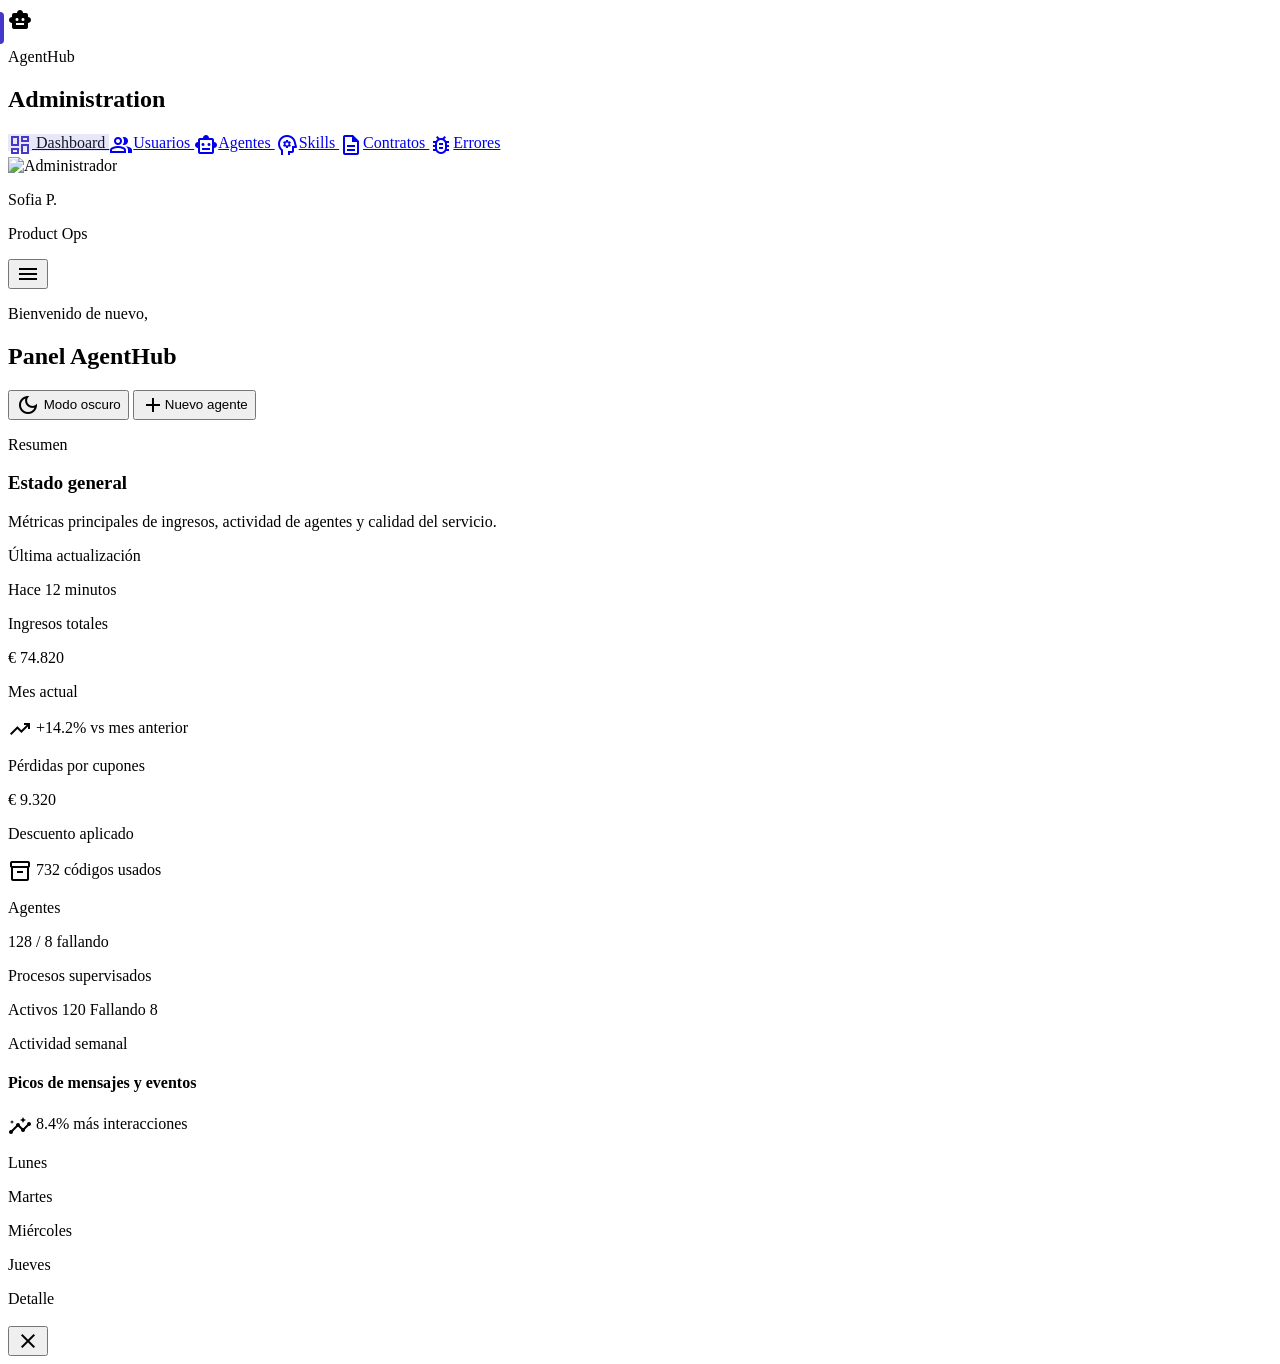
==== commit acc6d6ad: "refactor: move reusable UI styles from css to tailwind utilities" ====
--- a/index.html
+++ b/index.html
@@ -9,6 +9,7 @@
   <link rel="preconnect" href="https://fonts.gstatic.com" crossorigin />
   <link href="https://fonts.googleapis.com/css2?family=Inter:wght@400;500;600;700&family=Plus+Jakarta+Sans:wght@600;700;800&display=swap" rel="stylesheet" />
   <link href="https://fonts.googleapis.com/css2?family=Material+Symbols+Outlined:wght,FILL@100..700,0..1&display=swap" rel="stylesheet" />
+  <link href="styles.css" rel="stylesheet" />
   <script id="tailwind-config">
     tailwind.config = {
       darkMode: 'class',
@@ -33,85 +34,6 @@
       },
     };
   </script>
-  <style>
-    .material-symbols-outlined {
-      font-variation-settings: 'FILL' 0, 'wght' 400, 'GRAD' 0, 'opsz' 24;
-      vertical-align: middle;
-    }
-    .nav-link {
-      position: relative;
-      transition: background-color 0.2s ease, color 0.2s ease;
-    }
-    .nav-link.active {
-      background-color: rgba(67, 56, 202, 0.12);
-      color: #111827 !important;
-    }
-    .dark .nav-link.active {
-      background-color: rgba(67, 56, 202, 0.18);
-      color: #f8fafc !important;
-    }
-    .nav-link.active::before {
-      content: '';
-      position: absolute;
-      left: 0;
-      top: 0.75rem;
-      width: 4px;
-      height: 2rem;
-      border-radius: 0 9999px 9999px 0;
-      background: #4338ca;
-    }
-    .nav-link.active .material-symbols-outlined {
-      color: #4338ca !important;
-    }
-    .dropdown-root > div {
-      overflow: hidden;
-      border-radius: 1rem;
-      background-clip: padding-box;
-      opacity: 0;
-      transform: translateY(-8px) scale(0.98);
-      transform-origin: top right;
-      animation: dropdown-open 180ms ease-out forwards;
-    }
-    .dropdown-root > button:focus-visible {
-      outline: 2px solid rgba(67, 56, 202, 0.35);
-      outline-offset: 3px;
-    }
-    @keyframes dropdown-open {
-      from {
-        opacity: 0;
-        transform: translateY(-8px) scale(0.98);
-      }
-      to {
-        opacity: 1;
-        transform: translateY(0) scale(1);
-      }
-    }
-    #modalRoot {
-      transition: opacity 250ms ease;
-    }
-    #modalRoot.show {
-      opacity: 1;
-    }
-    #modalPanel {
-      transform: translateY(12px) scale(0.98);
-      opacity: 0;
-      transition: transform 250ms ease, opacity 250ms ease;
-    }
-    #modalRoot.show #modalPanel {
-      transform: translateY(0) scale(1);
-      opacity: 1;
-    }
-    @keyframes skill-panel-open {
-      from { opacity: 0; transform: translateY(-8px); }
-      to { opacity: 1; transform: translateY(0); }
-    }
-    .skill-panel-open {
-      animation: skill-panel-open 260ms ease-out;
-    }
-    .backdrop-blur-panel {
-      backdrop-filter: blur(12px);
-    }
-  </style>
 </head>
 <body class="min-h-screen bg-surface text-strong antialiased transition-colors duration-300 dark:bg-[#0f172a] dark:text-slate-100">
   <div class="min-h-screen flex">
@@ -126,23 +48,23 @@
         </div>
       </div>
       <nav class="p-6 space-y-1 text-sm font-medium">
-        <a href="#dashboard" class="nav-link group relative flex items-center gap-3 px-4 py-3 rounded-2xl text-slate-600 hover:bg-slate-50 hover:text-slate-900 dark:text-slate-400 dark:hover:bg-slate-900 dark:hover:text-slate-100">
+        <a href="#dashboard" class="nav-link group relative flex items-center gap-3 px-4 py-3 rounded-2xl text-slate-600 transition-colors duration-200 hover:bg-slate-50 hover:text-slate-900 dark:text-slate-400 dark:hover:bg-slate-900 dark:hover:text-slate-100">
           <span class="material-symbols-outlined">dashboard</span>
           Dashboard
         </a>
-        <a href="#users" class="nav-link flex items-center gap-3 px-4 py-3 rounded-2xl text-slate-600 hover:bg-slate-50 hover:text-slate-900 dark:text-slate-400 dark:hover:bg-slate-900 dark:hover:text-slate-100">
+        <a href="#users" class="nav-link relative flex items-center gap-3 px-4 py-3 rounded-2xl text-slate-600 transition-colors duration-200 hover:bg-slate-50 hover:text-slate-900 dark:text-slate-400 dark:hover:bg-slate-900 dark:hover:text-slate-100">
           <span class="material-symbols-outlined">group</span>Usuarios
         </a>
-        <a href="#agents" class="nav-link flex items-center gap-3 px-4 py-3 rounded-2xl text-slate-600 hover:bg-slate-50 hover:text-slate-900 dark:text-slate-400 dark:hover:bg-slate-900 dark:hover:text-slate-100">
+        <a href="#agents" class="nav-link relative flex items-center gap-3 px-4 py-3 rounded-2xl text-slate-600 transition-colors duration-200 hover:bg-slate-50 hover:text-slate-900 dark:text-slate-400 dark:hover:bg-slate-900 dark:hover:text-slate-100">
           <span class="material-symbols-outlined">smart_toy</span>Agentes
         </a>
-        <a href="#skills" class="nav-link flex items-center gap-3 px-4 py-3 rounded-2xl text-slate-600 hover:bg-slate-50 hover:text-slate-900 dark:text-slate-400 dark:hover:bg-slate-900 dark:hover:text-slate-100">
+        <a href="#skills" class="nav-link relative flex items-center gap-3 px-4 py-3 rounded-2xl text-slate-600 transition-colors duration-200 hover:bg-slate-50 hover:text-slate-900 dark:text-slate-400 dark:hover:bg-slate-900 dark:hover:text-slate-100">
           <span class="material-symbols-outlined">psychology</span>Skills
         </a>
-        <a href="#contracts" class="nav-link flex items-center gap-3 px-4 py-3 rounded-2xl text-slate-600 hover:bg-slate-50 hover:text-slate-900 dark:text-slate-400 dark:hover:bg-slate-900 dark:hover:text-slate-100">
+        <a href="#contracts" class="nav-link relative flex items-center gap-3 px-4 py-3 rounded-2xl text-slate-600 transition-colors duration-200 hover:bg-slate-50 hover:text-slate-900 dark:text-slate-400 dark:hover:bg-slate-900 dark:hover:text-slate-100">
           <span class="material-symbols-outlined">description</span>Contratos
         </a>
-        <a href="#errors" class="nav-link flex items-center gap-3 px-4 py-3 rounded-2xl text-slate-600 hover:bg-slate-50 hover:text-slate-900 dark:text-slate-400 dark:hover:bg-slate-900 dark:hover:text-slate-100">
+        <a href="#errors" class="nav-link relative flex items-center gap-3 px-4 py-3 rounded-2xl text-slate-600 transition-colors duration-200 hover:bg-slate-50 hover:text-slate-900 dark:text-slate-400 dark:hover:bg-slate-900 dark:hover:text-slate-100">
           <span class="material-symbols-outlined">bug_report</span>Errores
         </a>
       </nav>
@@ -186,8 +108,8 @@
     </div>
   </div>
 
-  <div id="modalRoot" class="fixed inset-0 z-50 hidden flex items-center justify-center bg-slate-950/60 p-4 backdrop-blur-sm" aria-hidden="true" onclick="closeModal()">
-    <div id="modalPanel" class="relative w-full max-w-3xl overflow-hidden rounded-[1.5rem] bg-white shadow-panel dark:bg-slate-900" role="dialog" aria-modal="true" aria-labelledby="modalTitle" tabindex="-1" onclick="event.stopPropagation()">
+  <div id="modalRoot" class="fixed inset-0 z-50 hidden flex items-center justify-center bg-slate-950/60 p-4 opacity-0 backdrop-blur-sm transition-opacity duration-[250ms]" aria-hidden="true" onclick="closeModal()">
+    <div id="modalPanel" class="relative w-full max-w-3xl translate-y-3 scale-[0.98] overflow-hidden rounded-[1.5rem] bg-white opacity-0 shadow-panel transition-[transform,opacity] duration-[250ms] dark:bg-slate-900" role="dialog" aria-modal="true" aria-labelledby="modalTitle" tabindex="-1" onclick="event.stopPropagation()">
       <div class="flex items-start justify-between border-b border-slate-200 p-6 dark:border-slate-800">
         <div>
           <p id="modalSubtitle" class="text-xs uppercase tracking-[0.24em] text-slate-500 dark:text-slate-400">Detalle</p>
@@ -524,12 +446,12 @@
           <td class="px-6 py-4 text-slate-600 dark:text-slate-300">${user.status}</td>
           <td class="px-6 py-4">
             <div class="relative dropdown-root">
-              <button data-dropdown-id="user-${user.id}" class="inline-flex items-center gap-2 rounded-2xl border border-slate-200 bg-slate-50 px-3 py-2 text-sm text-slate-700 transition hover:bg-slate-100 dark:border-slate-700 dark:bg-slate-950 dark:text-slate-200 dark:hover:bg-slate-800" aria-expanded="${state.activeDropdown === `user-${user.id}`}" aria-haspopup="true">
+              <button data-dropdown-id="user-${user.id}" class="inline-flex items-center gap-2 rounded-2xl border border-slate-200 bg-slate-50 px-3 py-2 text-sm text-slate-700 transition hover:bg-slate-100 focus-visible:outline focus-visible:outline-2 focus-visible:outline-offset-3 focus-visible:outline-[rgba(67,56,202,0.35)] dark:border-slate-700 dark:bg-slate-950 dark:text-slate-200 dark:hover:bg-slate-800" aria-expanded="${state.activeDropdown === `user-${user.id}`}" aria-haspopup="true">
                 Acciones
                 <span class="material-symbols-outlined">expand_more</span>
               </button>
               ${state.activeDropdown === `user-${user.id}` ? `
-                <div class="absolute right-0 z-20 mt-2 w-44 rounded-3xl border border-slate-200 bg-white shadow-soft dark:border-slate-800 dark:bg-slate-950">
+                <div class="absolute right-0 z-20 mt-2 w-44 origin-top-right -translate-y-2 scale-[0.98] overflow-hidden rounded-3xl border border-slate-200 bg-white bg-clip-padding opacity-0 shadow-soft animate-[dropdown-open_180ms_ease-out_forwards] dark:border-slate-800 dark:bg-slate-950">
                   <button class="block w-full px-4 py-3 text-left text-sm text-slate-700 hover:bg-slate-100 dark:text-slate-200 dark:hover:bg-slate-800" onclick='openModal("user", ${JSON.stringify(user)})'>Ver detalles</button>
                   <button class="block w-full px-4 py-3 text-left text-sm text-rose-600 hover:bg-rose-50 dark:hover:bg-rose-950/50" onclick="deleteUser('${user.id}')">Eliminar</button>
                 </div>
@@ -566,12 +488,12 @@
                   ${expanded ? 'Ocultar skills' : 'Ver skills'}
                 </button>
                 <div class="relative dropdown-root">
-                  <button data-dropdown-id="agent-${agent.id}" class="inline-flex items-center gap-2 rounded-2xl border border-slate-200 bg-slate-50 px-3 py-2 text-sm text-slate-700 transition hover:bg-slate-100 dark:border-slate-700 dark:bg-slate-950 dark:text-slate-200 dark:hover:bg-slate-800" aria-expanded="${state.activeDropdown === `agent-${agent.id}`}" aria-haspopup="true">
+                  <button data-dropdown-id="agent-${agent.id}" class="inline-flex items-center gap-2 rounded-2xl border border-slate-200 bg-slate-50 px-3 py-2 text-sm text-slate-700 transition hover:bg-slate-100 focus-visible:outline focus-visible:outline-2 focus-visible:outline-offset-3 focus-visible:outline-[rgba(67,56,202,0.35)] dark:border-slate-700 dark:bg-slate-950 dark:text-slate-200 dark:hover:bg-slate-800" aria-expanded="${state.activeDropdown === `agent-${agent.id}`}" aria-haspopup="true">
                     Acción
                     <span class="material-symbols-outlined">expand_more</span>
                   </button>
                   ${state.activeDropdown === `agent-${agent.id}` ? `
-                    <div class="absolute right-0 z-20 mt-2 w-44 rounded-3xl border border-slate-200 bg-white shadow-soft dark:border-slate-800 dark:bg-slate-950">
+                    <div class="absolute right-0 z-20 mt-2 w-44 origin-top-right -translate-y-2 scale-[0.98] overflow-hidden rounded-3xl border border-slate-200 bg-white bg-clip-padding opacity-0 shadow-soft animate-[dropdown-open_180ms_ease-out_forwards] dark:border-slate-800 dark:bg-slate-950">
                       <button class="block w-full px-4 py-3 text-left text-sm text-slate-700 hover:bg-slate-100 dark:text-slate-200 dark:hover:bg-slate-800" onclick='openModal("agent", ${JSON.stringify(agent)})'>Ver detalles</button>
                       <button class="block w-full px-4 py-3 text-left text-sm text-slate-700 hover:bg-slate-100 dark:text-slate-200 dark:hover:bg-slate-800" onclick='openModal("configure", ${JSON.stringify(agent)})'>Configurar</button>
                       <button class="block w-full px-4 py-3 text-left text-sm text-rose-600 hover:bg-rose-50 dark:hover:bg-rose-950/50" onclick="deleteAgent('${agent.id}')">Eliminar</button>
@@ -603,11 +525,11 @@
               <p class="mt-2 text-sm text-slate-600 dark:text-slate-300">${skill.description}</p>
             </div>
             <div class="relative dropdown-root">
-              <button data-dropdown-id="skill-${skill.id}" class="inline-flex items-center gap-2 rounded-2xl border border-slate-200 bg-slate-50 px-3 py-2 text-sm text-slate-700 transition hover:bg-slate-100 dark:border-slate-700 dark:bg-slate-950 dark:text-slate-200 dark:hover:bg-slate-800" aria-expanded="${state.activeDropdown === `skill-${skill.id}`}" aria-haspopup="true">
+              <button data-dropdown-id="skill-${skill.id}" class="inline-flex items-center gap-2 rounded-2xl border border-slate-200 bg-slate-50 px-3 py-2 text-sm text-slate-700 transition hover:bg-slate-100 focus-visible:outline focus-visible:outline-2 focus-visible:outline-offset-3 focus-visible:outline-[rgba(67,56,202,0.35)] dark:border-slate-700 dark:bg-slate-950 dark:text-slate-200 dark:hover:bg-slate-800" aria-expanded="${state.activeDropdown === `skill-${skill.id}`}" aria-haspopup="true">
                 <span class="material-symbols-outlined">more_horiz</span>
               </button>
               ${state.activeDropdown === `skill-${skill.id}` ? `
-                <div class="absolute right-0 z-20 mt-2 w-40 rounded-3xl border border-slate-200 bg-white shadow-soft dark:border-slate-800 dark:bg-slate-950">
+                <div class="absolute right-0 z-20 mt-2 w-40 origin-top-right -translate-y-2 scale-[0.98] overflow-hidden rounded-3xl border border-slate-200 bg-white bg-clip-padding opacity-0 shadow-soft animate-[dropdown-open_180ms_ease-out_forwards] dark:border-slate-800 dark:bg-slate-950">
                   <button class="block w-full px-4 py-3 text-left text-sm text-slate-700 hover:bg-slate-100 dark:text-slate-200 dark:hover:bg-slate-800" onclick='openModal("skill", ${JSON.stringify(skill)})'>Ver detalles</button>
                   <button class="block w-full px-4 py-3 text-left text-sm text-rose-600 hover:bg-rose-50 dark:hover:bg-rose-950/50" onclick="deleteSkill('${skill.id}')">Eliminar</button>
                 </div>
@@ -633,12 +555,12 @@
           <td class="px-6 py-4 text-slate-900 dark:text-slate-100">${contract.total}</td>
           <td class="px-6 py-4">
             <div class="relative dropdown-root">
-              <button data-dropdown-id="contract-${contract.id}" class="inline-flex items-center gap-2 rounded-2xl border border-slate-200 bg-slate-50 px-3 py-2 text-sm text-slate-700 transition hover:bg-slate-100 dark:border-slate-700 dark:bg-slate-950 dark:text-slate-200 dark:hover:bg-slate-800" aria-expanded="${state.activeDropdown === `contract-${contract.id}`}" aria-haspopup="true">
+              <button data-dropdown-id="contract-${contract.id}" class="inline-flex items-center gap-2 rounded-2xl border border-slate-200 bg-slate-50 px-3 py-2 text-sm text-slate-700 transition hover:bg-slate-100 focus-visible:outline focus-visible:outline-2 focus-visible:outline-offset-3 focus-visible:outline-[rgba(67,56,202,0.35)] dark:border-slate-700 dark:bg-slate-950 dark:text-slate-200 dark:hover:bg-slate-800" aria-expanded="${state.activeDropdown === `contract-${contract.id}`}" aria-haspopup="true">
                 Acciones
                 <span class="material-symbols-outlined">expand_more</span>
               </button>
               ${state.activeDropdown === `contract-${contract.id}` ? `
-                <div class="absolute right-0 z-20 mt-2 w-44 rounded-3xl border border-slate-200 bg-white shadow-soft dark:border-slate-800 dark:bg-slate-950">
+                <div class="absolute right-0 z-20 mt-2 w-44 origin-top-right -translate-y-2 scale-[0.98] overflow-hidden rounded-3xl border border-slate-200 bg-white bg-clip-padding opacity-0 shadow-soft animate-[dropdown-open_180ms_ease-out_forwards] dark:border-slate-800 dark:bg-slate-950">
                   <button class="block w-full px-4 py-3 text-left text-sm text-slate-700 hover:bg-slate-100 dark:text-slate-200 dark:hover:bg-slate-800" onclick='openModal("contract", ${JSON.stringify(contract)})'>Ver detalles</button>
                 </div>
               ` : ''}
--- a/styles.css
+++ b/styles.css
@@ -0,0 +1,68 @@
+.material-symbols-outlined {
+  font-variation-settings: 'FILL' 0, 'wght' 400, 'GRAD' 0, 'opsz' 24;
+  vertical-align: middle;
+}
+
+.nav-link.active {
+  background-color: rgba(67, 56, 202, 0.12);
+  color: #111827 !important;
+}
+
+.dark .nav-link.active {
+  background-color: rgba(67, 56, 202, 0.18);
+  color: #f8fafc !important;
+}
+
+.nav-link.active::before {
+  content: '';
+  position: absolute;
+  left: 0;
+  top: 0.75rem;
+  width: 4px;
+  height: 2rem;
+  border-radius: 0 9999px 9999px 0;
+  background: #4338ca;
+}
+
+.nav-link.active .material-symbols-outlined {
+  color: #4338ca !important;
+}
+
+
+@keyframes dropdown-open {
+  from {
+    opacity: 0;
+    transform: translateY(-8px) scale(0.98);
+  }
+
+  to {
+    opacity: 1;
+    transform: translateY(0) scale(1);
+  }
+}
+
+#modalRoot.show {
+  opacity: 1;
+}
+
+#modalRoot.show #modalPanel {
+  transform: translateY(0) scale(1);
+  opacity: 1;
+}
+
+@keyframes skill-panel-open {
+  from {
+    opacity: 0;
+    transform: translateY(-8px);
+  }
+
+  to {
+    opacity: 1;
+    transform: translateY(0);
+  }
+}
+
+.skill-panel-open {
+  animation: skill-panel-open 260ms ease-out;
+}
+
